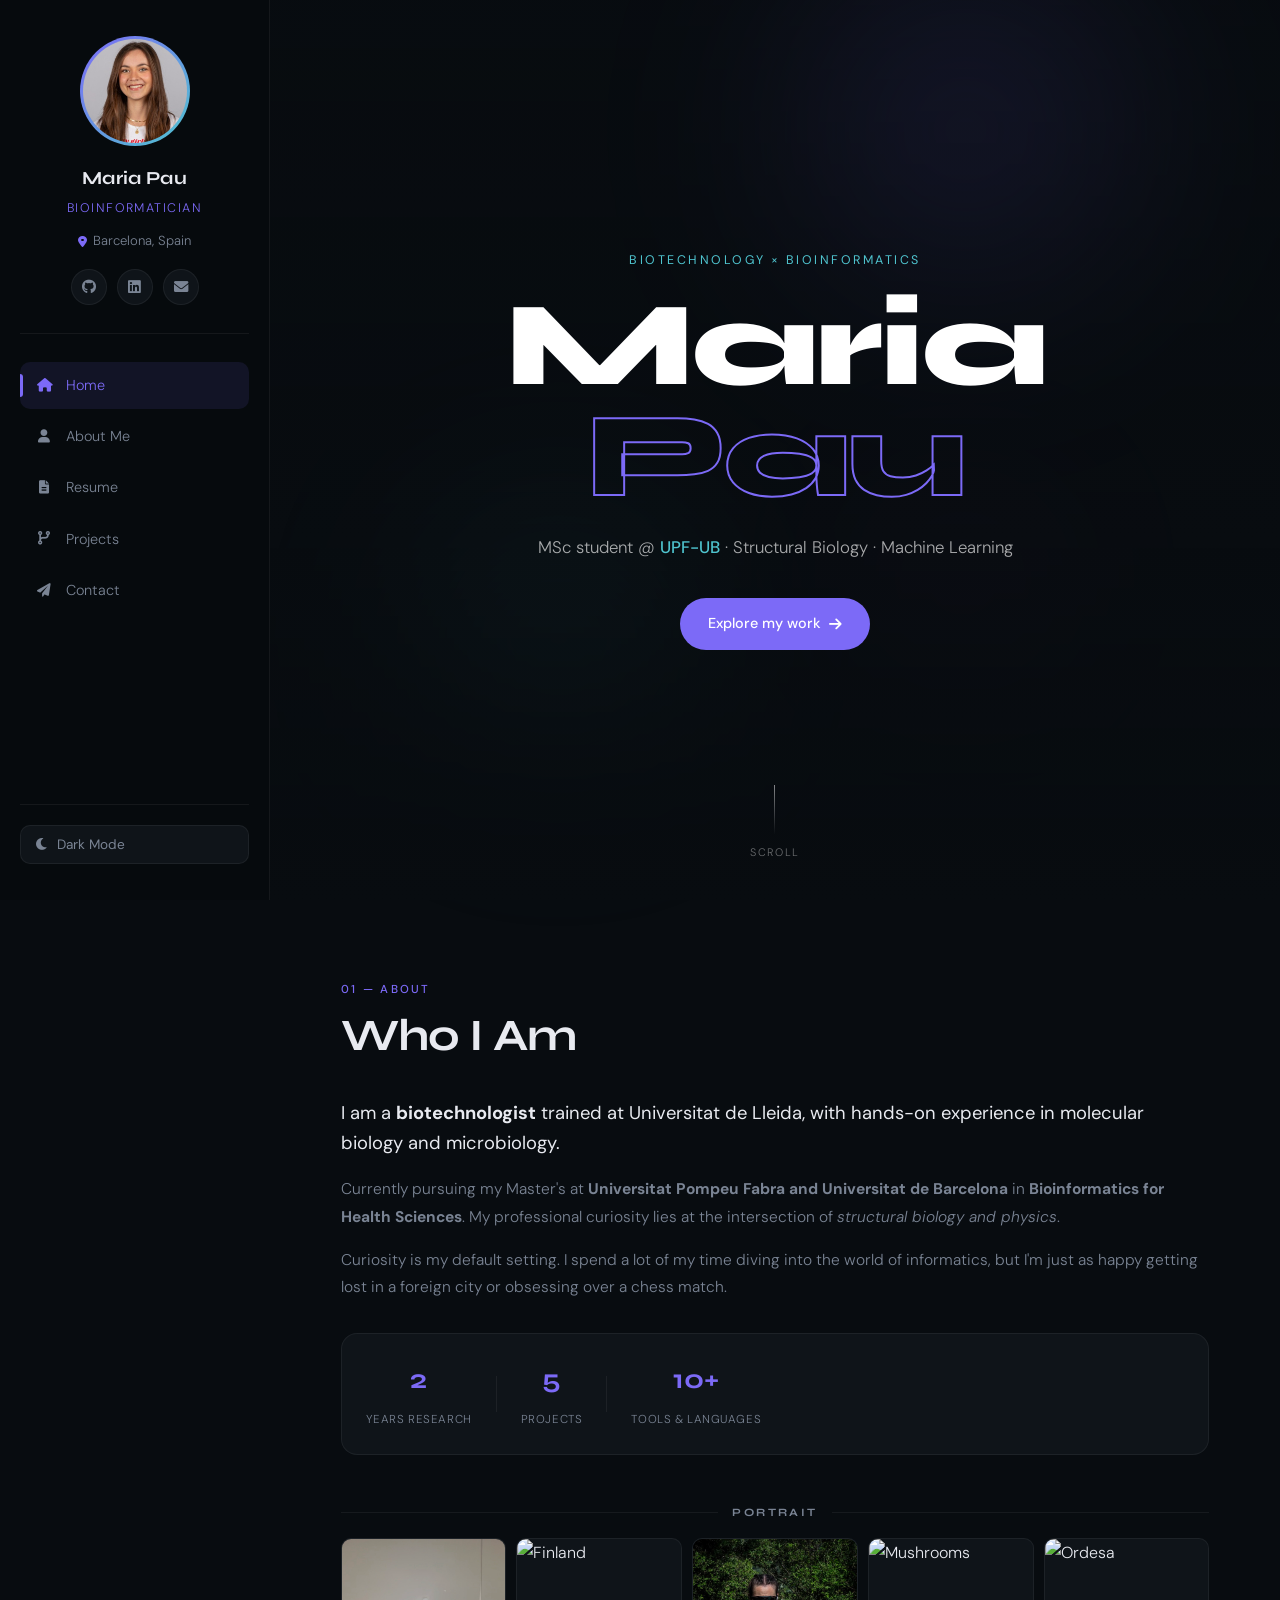
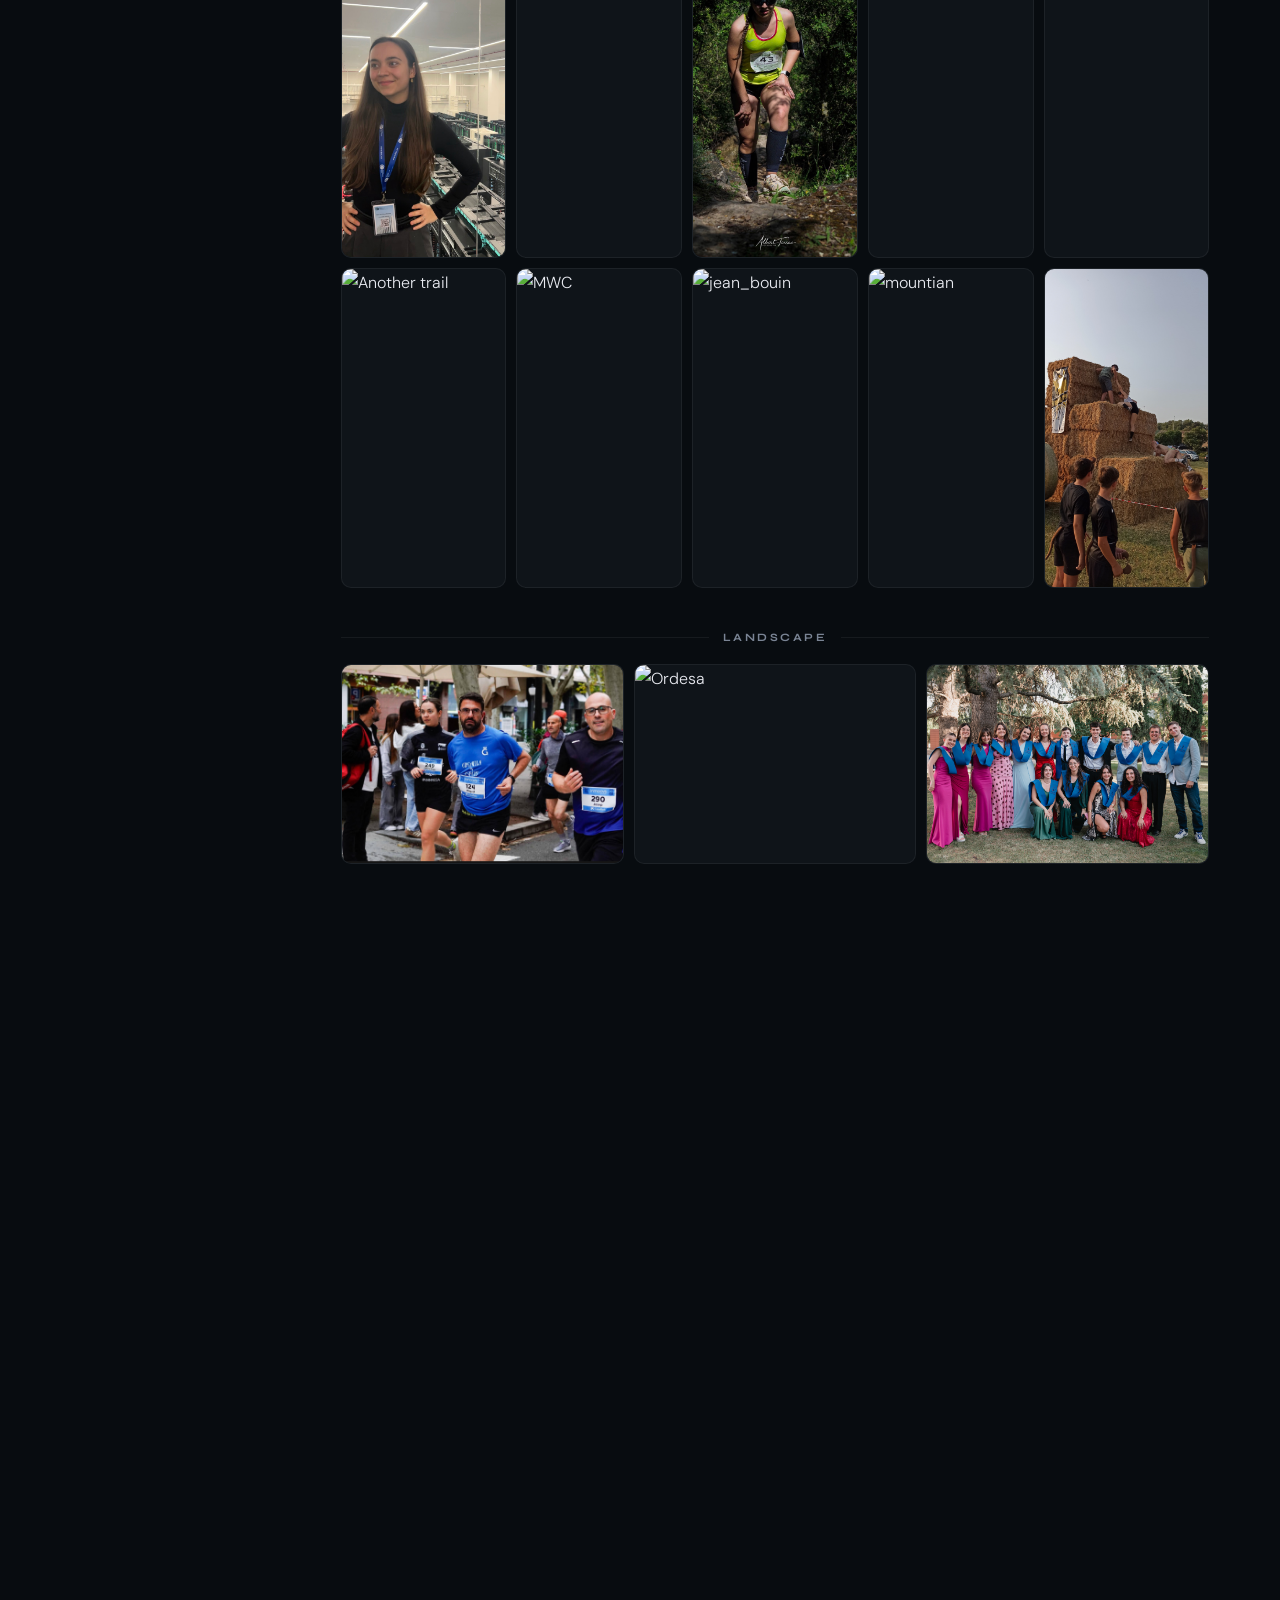
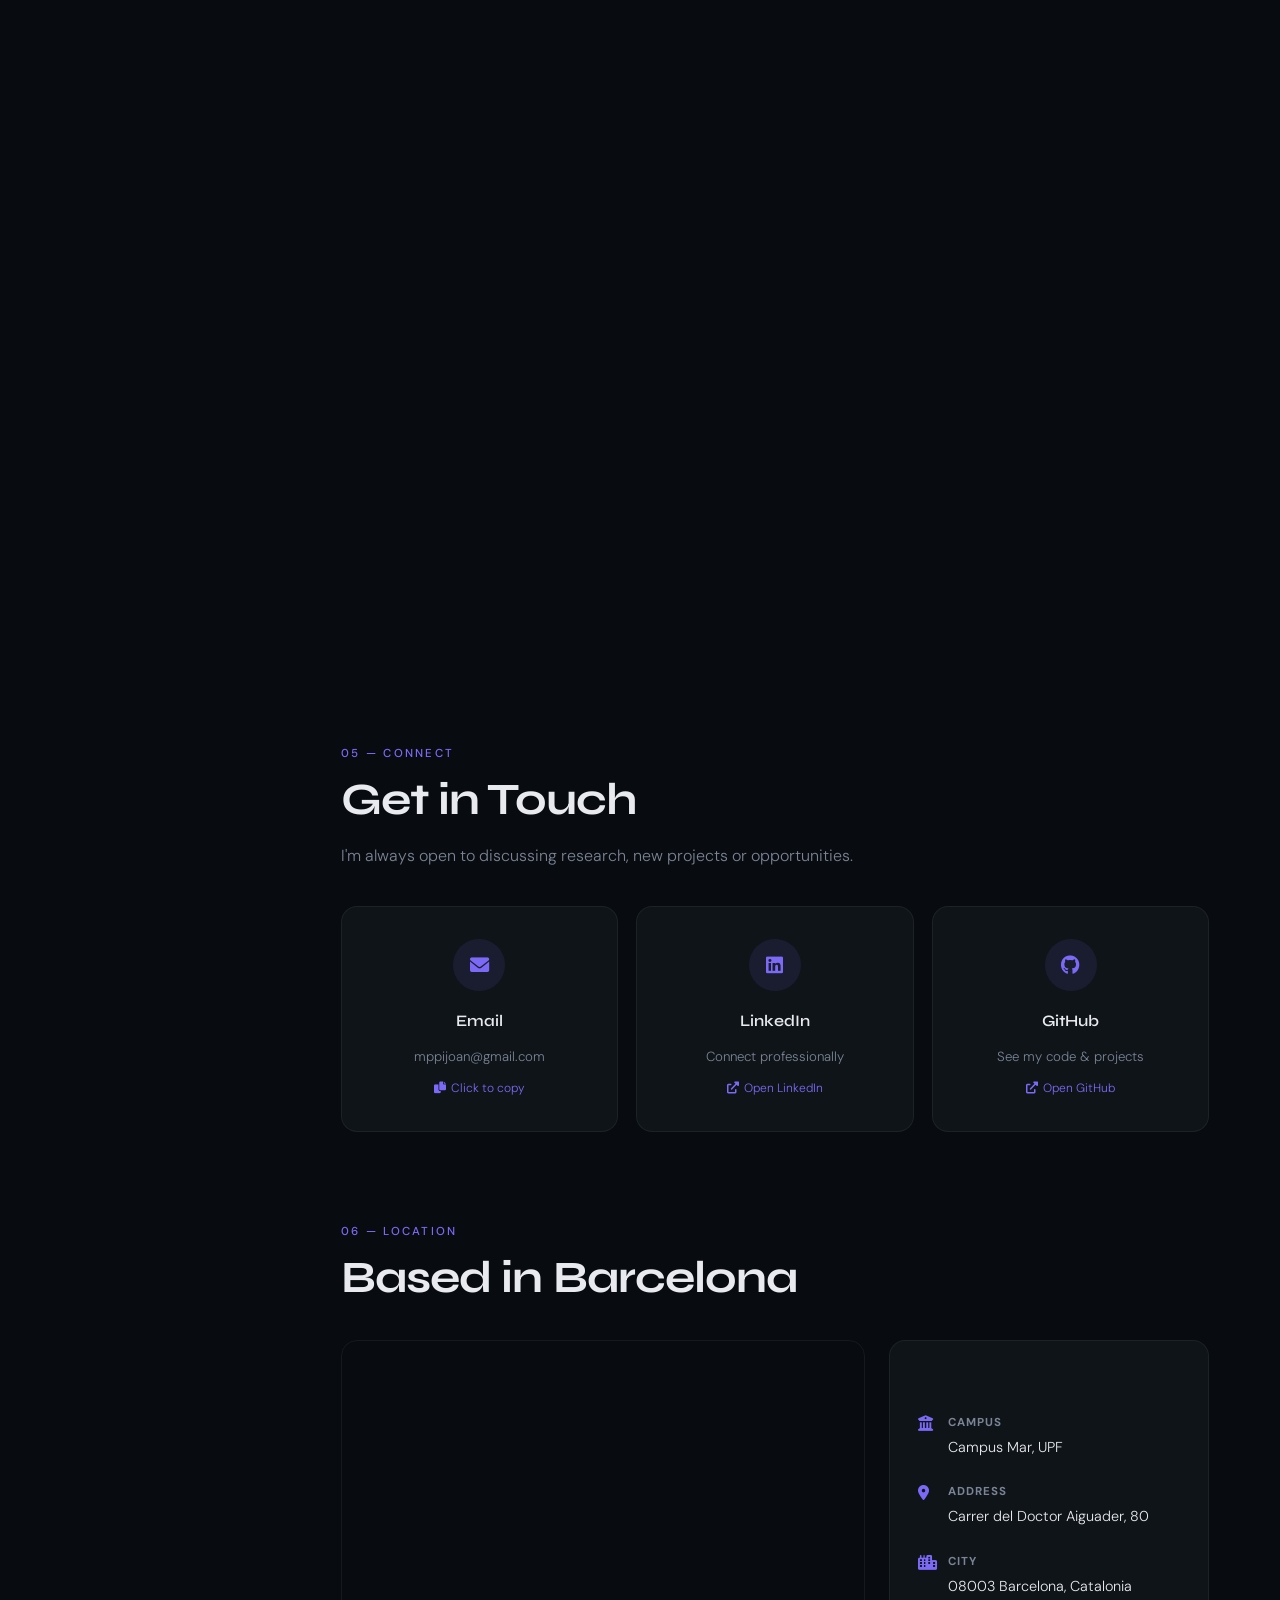
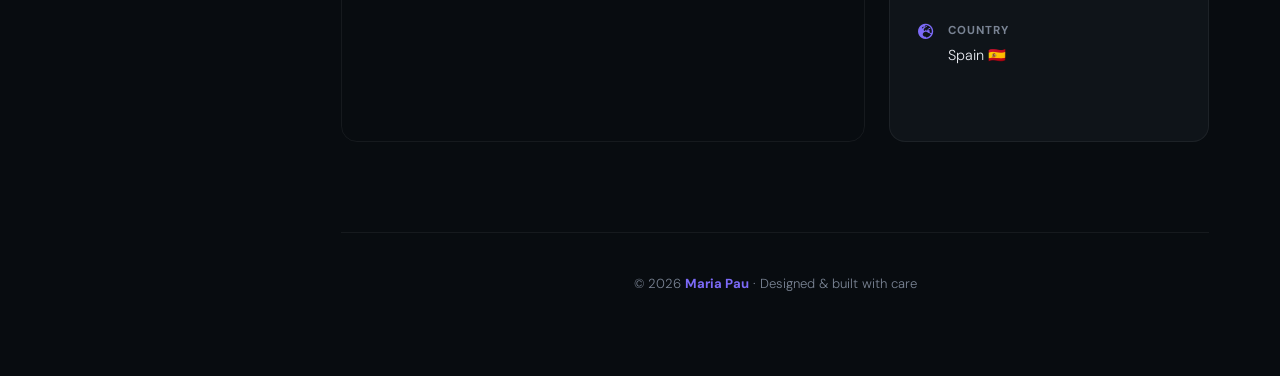
==== index.html @ 6c570bc3 "." ====
<!DOCTYPE html>
<html lang="en">
<head>
    <meta charset="UTF-8">
    <meta name="viewport" content="width=device-width, initial-scale=1">
    <meta name="description" content="Maria Pau - Biotechnologist & Bioinformatician Portfolio">
    <title>Maria Pau | Biotechnologist & Bioinformatician</title>
    <link rel="icon" href="data:image/svg+xml,<svg xmlns=%22http://www.w3.org/2000/svg%22 viewBox=%220 0 100 100%22><text y=%22.9em%22 font-size=%2290%22>🧬</text></svg>">
    <link rel="stylesheet" href="style.css">
    <link rel="stylesheet" href="https://cdnjs.cloudflare.com/ajax/libs/font-awesome/6.0.0/css/all.min.css">
    <link rel="preconnect" href="https://fonts.googleapis.com">
    <link href="https://fonts.googleapis.com/css2?family=Syne:wght@400;600;700;800&family=DM+Sans:ital,wght@0,300;0,400;0,500;1,300&display=swap" rel="stylesheet">
</head>
<body>

    <!-- Ambient background orbs -->
    <div class="bg-orb orb-1"></div>
    <div class="bg-orb orb-2"></div>
    <div class="bg-orb orb-3"></div>

    <aside class="sidebar">
        <div class="sidebar-header">
            <div class="avatar-ring">
                <img src="my-photo.jpg" alt="Maria Pau" class="nav-avatar">
            </div>
            <h2 class="sidebar-name">Maria Pau</h2>
            <p class="sidebar-title">Bioinformatician</p>

            <div class="sidebar-location">
                <i class="fas fa-map-marker-alt"></i>
                <span>Barcelona, Spain</span>
            </div>

            <div class="social-links">
                <a href="https://github.com/MariaPau03" target="_blank" title="GitHub" class="social-btn">
                    <i class="fab fa-github"></i>
                </a>
                <a href="https://linkedin.com/in/mariapau-pijoan-manresa" target="_blank" title="LinkedIn" class="social-btn">
                    <i class="fab fa-linkedin"></i>
                </a>
                <a href="mailto:mppijoan@gmail.com" title="Email" class="social-btn">
                    <i class="fas fa-envelope"></i>
                </a>
            </div>
        </div>

        <nav class="nav-menu">
            <ul>
                <li><a href="#about" class="nav-link active"><span class="nav-icon"><i class="fas fa-home"></i></span><span class="nav-label">Home</span></a></li>
                <li><a href="#about-bio" class="nav-link"><span class="nav-icon"><i class="fas fa-user"></i></span><span class="nav-label">About Me</span></a></li>
                <li><a href="#resume" class="nav-link"><span class="nav-icon"><i class="fas fa-file-alt"></i></span><span class="nav-label">Resume</span></a></li>
                <li><a href="#projects" class="nav-link"><span class="nav-icon"><i class="fas fa-code-branch"></i></span><span class="nav-label">Projects</span></a></li>
                <li><a href="#contact" class="nav-link"><span class="nav-icon"><i class="fas fa-paper-plane"></i></span><span class="nav-label">Contact</span></a></li>
            </ul>
        </nav>

        <div class="sidebar-footer">
            <button id="theme-toggle" aria-label="Toggle Light Mode">
                <i class="fas fa-moon"></i> <span>Dark Mode</span>
            </button>
        </div>
    </aside>

    <main class="content-area">

        <!-- HERO -->
        <section id="about" class="hero-full">
            <div class="hero-overlay"></div>
            <div class="hero-text-center">
                <div class="hero-eyebrow">Biotechnology × Bioinformatics</div>
                <h1>Maria<br><span class="name-accent">Pau</span></h1>
                <p class="hero-sub">MSc student @ <span class="highlight-text">UPF-UB</span> · Structural Biology · Machine Learning</p>
                <div class="hero-cta-row">
                    <a href="#about-bio" class="cta-primary">Explore my work <i class="fas fa-arrow-right"></i></a>
                    
                </div>
            </div>
            <div class="scroll-indicator">
                <div class="scroll-line"></div>
                <span>scroll</span>
            </div>
        </section>

        <div class="content-wrapper">

            <!-- ABOUT -->
            <section id="about-bio" class="section reveal">
                <div class="section-label">01 — About</div>
                <h2 class="section-title">Who I Am</h2>

                <div class="about-layout">
                    <div class="about-text">
                        <p class="lead-text">I am a <strong>biotechnologist</strong> trained at Universitat de Lleida, with hands-on experience in molecular biology and microbiology.</p>
                        <p>Currently pursuing my Master's at <strong>Universitat Pompeu Fabra and Universitat de Barcelona</strong> in <strong>Bioinformatics for Health Sciences</strong>. My professional curiosity lies at the intersection of <em>structural biology and physics</em>.</p>
                        <p>Curiosity is my default setting. I spend a lot of my time diving into the world of informatics, but I'm just as happy getting lost in a foreign city or obsessing over a chess match.</p>

                        <div class="about-stats">
                            <div class="stat-item">
                                <span class="stat-num">2</span>
                                <span class="stat-label">Years Research</span>
                            </div>
                            <div class="stat-divider"></div>
                            <div class="stat-item">
                                <span class="stat-num">5</span>
                                <span class="stat-label">Projects</span>
                            </div>
                            <div class="stat-divider"></div>
                            <div class="stat-item">
                                <span class="stat-num">10+</span>
                                <span class="stat-label">Tools & Languages</span>
                            </div>
                        </div>
                    </div>

                    <div class="photo-gallery">

                        <div class="gallery-group">
                            <div class="gallery-group-label">
                                <span class="gallery-group-line"></span>
                                <span>Portrait</span>
                                <span class="gallery-group-line"></span>
                            </div>
                            <div class="gallery-row gallery-row--portrait">
                                <div class="gallery-item">
                                    <img src="BSCs.jpg" alt="BSC">
                                    <div class="gallery-caption">Visiting the BSC!</div>
                                </div>
                                <div class="gallery-item">
                                    <img src="finland2.jpg" alt="Finland">
                                    <div class="gallery-caption">Exploring new cities 🇫🇮</div>
                                </div>
                                <div class="gallery-item">
                                    <img src="Sports1.JPG" alt="Trail">
                                    <div class="gallery-caption">Cursa del Serrat 2025 trail</div>
                                </div>
                                <div class="gallery-item">
                                    <img src="Natue2.jpg" alt="Mushrooms">
                                    <div class="gallery-caption">Some cute mushrooms from Ordesa</div>
                                </div>
                                <div class="gallery-item">
                                    <img src="Nature.jpg" alt="Ordesa">
                                    <div class="gallery-caption">Ordesa y Monte Perdido</div>
                                </div>
                                <div class="gallery-item">
                                    <img src="sport5.jpg" alt="Another trail">
                                    <div class="gallery-caption">Sant Isidret 2026 Trail</div>
                                </div>
                                <div class="gallery-item">
                                    <img src="optimized_video.mp4" alt="MWC">
                                    <div class="gallery-caption">Mobile World Congress 2026</div>
                                </div>
                                <div class="gallery-item">
                                    <img src="Jean_Bouin.jpg" alt="jean_bouin">
                                    <div class="gallery-caption">Jean Bouin 2025 race 10k</div>
                                </div>
                                <div class="gallery-item">
                                    <img src="mountians.png" alt="mountian">
                                    <div class="gallery-caption">Love getting lost in the mountains!</div>
                                </div>
                                <div class="gallery-item">
                                    <img src="pagesferro.jpg" alt="pagesdeferro">
                                    <div class="gallery-caption">Pagès de ferro 2025</div>
                                </div>
                            </div>
                        </div>

                        <div class="gallery-group">
                            <div class="gallery-group-label">
                                <span class="gallery-group-line"></span>
                                <span>Landscape</span>
                                <span class="gallery-group-line"></span>
                            </div>
                            <div class="gallery-row gallery-row--landscape">
                                <div class="gallery-item">
                                    <img src="sports3.jpg" alt="10k">
                                    <div class="gallery-caption">10k race in Manresa</div>
                                </div>
                                <div class="gallery-item">
                                    <img src="Nature3.jpg" alt="Ordesa">
                                    <div class="gallery-caption">Cascada de la Cola de Caballo</div>
                                </div>
                                <div class="gallery-item">
                                    <img src="class.JPG" alt="Graduation">
                                    <div class="gallery-caption">Graduation day! 🎓</div>
                                </div>
                            </div>
                        </div>

                    </div>
                </div>
            </section>

            <!-- SKILLS -->
            <section class="section reveal">
                <div class="section-label">02 — Skills</div>
                <h2 class="section-title">Technical Expertise</h2>
                <div class="skills-container">

                    <div class="skill-card">
                        <div class="skill-card-icon"><i class="fas fa-code"></i></div>
                        <h4>Languages & Data</h4>
                        <div class="tags">
                            <span>Python</span><span>NumPy</span><span>Pandas</span><span>PyTorch</span>
                        </div>
                    </div>

                    <div class="skill-card">
                        <div class="skill-card-icon"><i class="fas fa-atom"></i></div>
                        <h4>Structural Biology</h4>
                        <div class="tags">
                            <span>PyMOL</span><span>Chimera</span><span>AlphaFold</span><span>AutoDock Vina</span><span>Modeling</span><span>Docking</span>
                        </div>
                    </div>

                    <div class="skill-card">
                        <div class="skill-card-icon"><i class="fas fa-dna"></i></div>
                        <h4>Genomics & Sequence</h4>
                        <div class="tags">
                            <span>BLAST</span><span>ClustalW</span><span>SAMtools</span><span>BWA</span>
                        </div>
                    </div>

                    <div class="skill-card">
                        <div class="skill-card-icon"><i class="fas fa-chart-bar"></i></div>
                        <h4>Data Science & Stats</h4>
                        <div class="tags">
                            <span>R</span><span>SQL</span><span>Tidyverse</span><span>ML</span><span>Seaborn</span><span>ggplot2</span>
                        </div>
                    </div>

                    <div class="skill-card">
                        <div class="skill-card-icon"><i class="fas fa-server"></i></div>
                        <h4>Workflow & HPC</h4>
                        <div class="tags">
                            <span>Git</span><span>Conda</span><span>HPC</span><span>VS Code</span>
                        </div>
                    </div>

                    <div class="skill-card">
                        <div class="skill-card-icon"><i class="fas fa-cloud"></i></div>
                        <h4>Engineering & Cloud</h4>
                        <div class="tags">
                            <span>Flask</span><span>MySQL</span><span>Docker</span><span>Linux</span>
                        </div>
                    </div>

                </div>
            </section>

            <!-- RESUME -->
            <section id="resume" class="section reveal">
                <div class="section-label">03 — Experience</div>
                <div class="section-header-row">
                    <h2 class="section-title">Resume</h2> 
                </div>

                <div class="resume-grid">
                    <div class="resume-column">
                        <h3 class="resume-category"><i class="fas fa-graduation-cap"></i> Education</h3>
                        <div class="timeline">
                            <div class="timeline-item">
                                <div class="timeline-dot"></div>
                                <div class="timeline-content">
                                    <span class="timeline-date">2025 — Present</span>
                                    <h4>MSc in Bioinformatics for Health Sciences</h4>
                                    <p><span class="uni-purple">Universitat Pompeu Fabra & Universitat de Barcelona</span></p>
                                    <p>Driven by a deep interest in structural biology, specially in molecular modeling, ligand docking and dynamic simulations to elucidate the precise protein-substrate interactions that underpin biocatalytic efficiency and to decode the complex protein-protein interactions associated with human disease pathology.</p>


                                </div>
                            </div>
                            <div class="timeline-item">
                                <div class="timeline-dot"></div>
                                <div class="timeline-content">
                                    <span class="timeline-date">2021 — 2025</span>
                                    <h4>BSc in Biotechnology</h4>
                                    <p><span class="uni-purple">Universitat de Lleida</span></p>
                                    <p>Specialized in Pharmaceutical biotechnology, Biomedical biotechnology (highest honors), Molecular pathology and biomedical diagnostics and Applications of multivariate analysis in biotechnology.</p>

                                </div>
                            </div>
                        </div>
                    </div>

                    <div class="resume-column">
                        <h3 class="resume-category"><i class="fas fa-briefcase"></i> Experience</h3>
                        <div class="timeline">
                            <div class="timeline-item">
                                <div class="timeline-dot"></div>
                                <div class="timeline-content">
                                    <span class="timeline-date">Feb 2025 — Aug 2025</span>
                                    <h4>Undergraduate Research Fellow</h4>
                                    <p><span class="uni-purple">IRB Lleida & Agrotecnio</span></p>
                                    <p>During my internship, I spearheaded a metabolic engineering project focused on the directed evolution of bacterial strains to synthesize high-value pharmaceutical precursors. I executed an integrated workflow that bridged "wet-lab" experimentation with advanced computational analytics, performing comparative genomic analysis against bacterial homologs to identify conserved functional domains for targeted mutation. By utilizing Python for automated data handling and structural biology tools to model the molecular impact of these variants, I characterized metabolic shifts with the hypothesized application of enhancing the biodegradation of environmental pollutants. This research demonstrated a scalable approach to sustainable biomanufacturing while providing a structural basis for future bioremediation studies.</p>

                                </div>
                            </div>
                            <div class="timeline-item">
                                <div class="timeline-dot"></div>
                                <div class="timeline-content">
                                    <span class="timeline-date">Jun 2024 — Aug 2024</span>
                                    <h4>Undergraduate Scientific Researcher</h4>
                                    <p>Cell Cycle Laboratory, IRB Lleida · Cyclin D1 study</p>
                                </div>
                            </div>
                        </div>
                    </div>
                </div>
            </section>

            <!-- PROJECTS -->
            <section id="projects" class="section reveal">
                <div class="section-label">04 — Work</div>
                <h2 class="section-title">Featured Projects</h2>

                <div class="project-grid">
                    <a href="project-rxinsight.html" class="project-card project-card--link">
                        <div class="project-number">01</div>
                        <div class="project-body">
                            <h3>RxInsight</h3>
                            <p>Patient-centered web application bridging the gap between complex pharmaceutical data and everyday users.</p>
                            <div class="tags">
                                <span>Python</span><span>Flask</span><span>MySQL</span>
                            </div>
                        </div>
                        <span class="project-link">View Project <i class="fas fa-arrow-right"></i></span>
                    </a>

                    <a href="project-ligand.html" class="project-card project-card--link">
                        <div class="project-number">02</div>
                        <div class="project-body">
                            <h3>Ligand Binding Site Predictor</h3>
                            <p>Deep learning framework for predictive modeling of protein binding sites from 3D protein structures.</p>
                            <div class="tags">
                                <span>Python</span><span>PyTorch</span><span>BioPython</span>
                            </div>
                        </div>
                        <span class="project-link project-soon">Launching Soon <i class="fas fa-clock"></i></span>
                    </a>

                    <a href="project-database.html" class="project-card project-card--link">
                        <div class="project-number">03</div>
                        <div class="project-body">
                            <h3>Pharmaceutical Database Design</h3>
                            <p>Relational SQL database for tracking patients, drugs, diseases, interactions and side effects. Academic project for Databases &amp; Web Development.</p>
                            <div class="tags">
                                <span>MySQL</span><span>SQL</span><span>ER Modelling</span><span>Flask</span>
                            </div>
                        </div>
                        <span class="project-link">View Project <i class="fas fa-arrow-right"></i></span>
                    </a>

                    <a href="project-clustal.html" class="project-card project-card--link">
                        <div class="project-number">04</div>
                        <div class="project-body">
                            <h3>ClustalΩ Web Application</h3>
                            <p>Flask web interface for multiple sequence alignment using Clustal-Omega. Accepts FASTA sequences, UniProt IDs, PDB IDs, and file uploads, with auto-detection of input type and 7 output formats.</p>
                            <div class="tags">
                                <span>PHP</span><span>Bioinformatics</span><span>MSA</span>
                            </div>
                        </div>
                        <span class="project-link">View Project <i class="fas fa-arrow-right"></i></span>
                    </a>

                    <a href="project-clinical-db.html" class="project-card project-card--link">
                        <div class="project-number">05</div>
                        <div class="project-body">
                            <h3>Clinical Trials Database</h3>
                            <p>Relational data model for managing hospital clinical trials, covering pseudonymised participants, longitudinal clinical data, file assets, multi-role users and GDPR-compliant identity separation.</p>
                            <div class="tags">
                                <span>MySQL</span><span>ER Modelling</span><span>Clinical Data</span><span>GDPR</span>
                            </div>
                        </div>
                        <span class="project-link">View Project <i class="fas fa-arrow-right"></i></span>
                    </a>
                </div>
            </section>

            <!-- CONTACT -->
            <section id="contact" class="section reveal">
                <div class="section-label">05 — Connect</div>
                <h2 class="section-title">Get in Touch</h2>
                <p class="section-sub">I'm always open to discussing research, new projects or opportunities.</p>

                <div class="contact-grid">
                    <div class="contact-card" onclick="copyEmail()" id="copy-card" style="cursor:pointer;">
                        <div class="contact-icon"><i class="fas fa-envelope"></i></div>
                        <h3>Email</h3>
                        <p id="email-address">mppijoan@gmail.com</p>
                        <span class="copy-hint"><i class="fas fa-copy"></i> Click to copy</span>
                    </div>

                    <a href="https://linkedin.com/in/mariapau-pijoan-manresa" target="_blank" class="contact-card">
                        <div class="contact-icon"><i class="fab fa-linkedin"></i></div>
                        <h3>LinkedIn</h3>
                        <p>Connect professionally</p>
                        <span class="copy-hint"><i class="fas fa-external-link-alt"></i> Open LinkedIn</span>
                    </a>

                    <a href="https://github.com/MariaPau03" target="_blank" class="contact-card">
                        <div class="contact-icon"><i class="fab fa-github"></i></div>
                        <h3>GitHub</h3>
                        <p>See my code & projects</p>
                        <span class="copy-hint"><i class="fas fa-external-link-alt"></i> Open GitHub</span>
                    </a>
                </div>
            </section>

            <!-- LOCATION -->
            <section id="location" class="section reveal">
                <div class="section-label">06 — Location</div>
                <h2 class="section-title">Based in Barcelona</h2>

                <div class="location-container">
                    <div class="map-box">
                        <iframe
                            src="https://www.google.com/maps/embed?pb=!1m18!1m12!1m3!1d5987.055779157803!2d2.193996500000005!3d41.38434090000002!2m3!1f0!2f0!3f0!3m2!1i1024!2i768!4f13.1!3m3!1m2!1s0x12a4a3066fae4383%3A0x3eaa5510860b1d90!2sCampus%20Universitari%20Mar!5e0!3m2!1sca!2ses!4v1771239968790!5m2!1sca!2ses"
                            width="100%"
                            height="400"
                            style="border:0;"
                            allowfullscreen=""
                            loading="lazy"
                            referrerpolicy="no-referrer-when-downgrade">
                        </iframe>
                    </div>

                    <div class="address-card">
                        <div class="address-item">
                            <i class="fas fa-university"></i>
                            <div>
                                <h4>Campus</h4>
                                <p>Campus Mar, UPF</p>
                            </div>
                        </div>
                        <div class="address-item">
                            <i class="fas fa-map-marker-alt"></i>
                            <div>
                                <h4>Address</h4>
                                <p>Carrer del Doctor Aiguader, 80</p>
                            </div>
                        </div>
                        <div class="address-item">
                            <i class="fas fa-city"></i>
                            <div>
                                <h4>City</h4>
                                <p>08003 Barcelona, Catalonia</p>
                            </div>
                        </div>
                        <div class="address-item">
                            <i class="fas fa-globe-europe"></i>
                            <div>
                                <h4>Country</h4>
                                <p>Spain 🇪🇸</p>
                            </div>
                        </div>
                    </div>
                </div>
            </section>

            <footer class="footer">
                <p>© 2026 <strong>Maria Pau</strong> · Designed &amp; built with care</p>
            </footer>

        </div><!-- end content-wrapper -->
    </main>

    <script src="script.js"></script>
</body>
</html>
---- style.css ----
@import url('https://fonts.googleapis.com/css2?family=Syne:wght@400;600;700;800&family=DM+Sans:ital,opsz,wght@0,9..40,300;0,9..40,400;0,9..40,500;1,9..40,300&display=swap');

/* =============================================
   MARIA PAU — PORTFOLIO STYLESHEET
   Aesthetic: Refined dark science / editorial
   Fonts: Syne (display) + DM Sans (body)
============================================= */

/* 1. Variables & Reset */
:root {
    --bg: #080c10;
    --sidebar-bg: #060a0d;
    --card-bg: #0f1419;
    --card-border: rgba(255,255,255,0.06);
    --accent: #7c6af7;
    --accent-2: #4fc4cf;
    --accent-glow: rgba(124, 106, 247, 0.25);
    --accent-glow-2: rgba(79, 196, 207, 0.15);
    --text: #e8eaf0;
    --text-dim: #7a8494;
    --text-dimmer: #3d4654;
    --sidebar-w: 270px;
    --radius: 16px;
    --radius-sm: 10px;
    --transition: 0.3s cubic-bezier(0.4, 0, 0.2, 1);
}

.light-theme {
    --bg: #f2f4f8;
    --sidebar-bg: #e8eaf0;
    --card-bg: #ffffff;
    --card-border: rgba(0,0,0,0.07);
    --text: #111418;
    --text-dim: #555e6e;
    --text-dimmer: #b0b8c6;
    --accent-glow: rgba(124, 106, 247, 0.12);
}


*, *::before, *::after { margin: 0; padding: 0; box-sizing: border-box; }

html { scroll-behavior: smooth; }

body {
    background-color: var(--bg);
    color: var(--text);
    font-family: 'DM Sans', sans-serif;
    font-weight: 300;
    line-height: 1.75;
    display: flex;
    min-height: 100vh;
    overflow-x: hidden;
    transition: background-color 0.4s, color 0.4s;
}

/* 2. Ambient Orbs */
.bg-orb {
    position: fixed;
    border-radius: 50%;
    filter: blur(90px);
    pointer-events: none;
    z-index: 0;
    opacity: 0.35;
    transition: opacity 0.4s;
}
.orb-1 { width: 500px; height: 500px; background: radial-gradient(circle, var(--accent) 0%, transparent 70%); top: -120px; right: 5%; }
.orb-2 { width: 350px; height: 350px; background: radial-gradient(circle, var(--accent-2) 0%, transparent 70%); bottom: 10%; left: 30%; }
.orb-3 { width: 250px; height: 250px; background: radial-gradient(circle, #e040fb 0%, transparent 70%); top: 50%; right: 15%; opacity: 0.15; }
.light-theme .bg-orb { opacity: 0.12; }

/* 3. Sidebar */
.sidebar {
    width: var(--sidebar-w);
    height: 100vh;
    background: var(--sidebar-bg);
    position: fixed;
    top: 0; left: 0;
    border-right: 1px solid var(--card-border);
    padding: 36px 20px;
    display: flex;
    flex-direction: column;
    z-index: 100;
    transition: background 0.4s;
}

.sidebar-header {
    text-align: center;
    padding-bottom: 28px;
    border-bottom: 1px solid var(--card-border);
}

.avatar-ring {
    width: 110px;
    height: 110px;
    border-radius: 50%;
    padding: 3px;
    background: linear-gradient(135deg, var(--accent), var(--accent-2));
    margin: 0 auto 16px;
}
.nav-avatar {
    width: 100%;
    height: 100%;
    border-radius: 50%;
    object-fit: cover;
    display: block;
    background: var(--card-bg);
}

.sidebar-name {
    font-family: 'Syne', sans-serif;
    font-weight: 700;
    font-size: 1.15rem;
    letter-spacing: 0.02em;
    color: var(--text);
}

.sidebar-title {
    font-size: 0.78rem;
    color: var(--accent);
    letter-spacing: 0.12em;
    text-transform: uppercase;
    margin: 4px 0 10px;
}

.sidebar-location {
    display: flex;
    align-items: center;
    justify-content: center;
    gap: 6px;
    color: var(--text-dim);
    font-size: 0.82rem;
    margin-bottom: 16px;
}
.sidebar-location i { color: var(--accent); font-size: 0.75rem; }

.social-links {
    display: flex;
    justify-content: center;
    gap: 10px;
}
.social-btn {
    width: 36px;
    height: 36px;
    display: flex;
    align-items: center;
    justify-content: center;
    border-radius: 50%;
    background: var(--card-bg);
    border: 1px solid var(--card-border);
    color: var(--text-dim);
    font-size: 0.9rem;
    text-decoration: none;
    transition: var(--transition);
}
.social-btn:hover {
    background: var(--accent);
    color: white;
    border-color: transparent;
    transform: translateY(-2px);
    box-shadow: 0 4px 14px var(--accent-glow);
}

/* Nav */
.nav-menu { flex: 1; padding-top: 28px; }
.nav-menu ul { list-style: none; display: flex; flex-direction: column; gap: 4px; }
.nav-link {
    text-decoration: none;
    color: var(--text-dim);
    display: flex;
    align-items: center;
    gap: 12px;
    padding: 11px 14px;
    border-radius: var(--radius-sm);
    transition: var(--transition);
    font-size: 0.9rem;
    position: relative;
}
.nav-link .nav-icon {
    width: 20px;
    text-align: center;
    font-size: 0.85rem;
}
.nav-link:hover, .nav-link.active {
    background: rgba(124, 106, 247, 0.1);
    color: var(--accent);
}
.nav-link.active::before {
    content: '';
    position: absolute;
    left: 0;
    top: 25%;
    height: 50%;
    width: 3px;
    background: var(--accent);
    border-radius: 0 3px 3px 0;
}

.sidebar-footer { padding-top: 20px; border-top: 1px solid var(--card-border); }
#theme-toggle {
    width: 100%;
    background: var(--card-bg);
    border: 1px solid var(--card-border);
    color: var(--text-dim);
    padding: 10px 14px;
    border-radius: var(--radius-sm);
    cursor: pointer;
    font-family: 'DM Sans', sans-serif;
    font-size: 0.85rem;
    display: flex;
    align-items: center;
    gap: 8px;
    transition: var(--transition);
}
#theme-toggle:hover {
    background: rgba(124, 106, 247, 0.1);
    color: var(--accent);
    border-color: var(--accent);
}

/* 4. Content Area */
.content-area {
    margin-left: var(--sidebar-w);
    flex: 1;
    position: relative;
    z-index: 1;
    overflow-x: hidden;
}

/* 5. Hero */
.hero-full {
    position: relative;
    height: 100vh;
    min-height: 600px;
    background: url('Sports2.jpg') no-repeat center center / cover;
    display: flex;
    flex-direction: column;
    align-items: center;
    justify-content: center;
    text-align: center;
    overflow: hidden;
}
.hero-overlay {
    position: absolute;
    inset: 0;
    background: linear-gradient(
        to bottom,
        rgba(8, 12, 16, 0.55) 0%,
        rgba(8, 12, 16, 0.75) 60%,
        rgba(8, 12, 16, 1) 100%
    );
}

.hero-text-center {
    position: relative;
    z-index: 2;
    max-width: 700px;
    width: 100%;
    padding: 0 30px;
    animation: heroFadeIn 1.1s ease forwards;
}
@keyframes heroFadeIn {
    from { opacity: 0; transform: translateY(30px); }
    to { opacity: 1; transform: translateY(0); }
}

.hero-eyebrow {
    font-size: 0.78rem;
    letter-spacing: 0.2em;
    text-transform: uppercase;
    color: var(--accent-2);
    margin-bottom: 18px;
    font-weight: 400;
}

.hero-text-center h1 {
    font-family: 'Syne', sans-serif;
    font-size: clamp(4rem, 10vw, 7.5rem);
    font-weight: 800;
    line-height: 0.92;
    letter-spacing: -0.03em;
    color: #ffffff;
    margin-bottom: 22px;
}
.name-accent {
    -webkit-text-stroke: 2px var(--accent);
    color: transparent;
    display: block;
}

.hero-sub {
    font-size: 1.05rem;
    color: rgba(255,255,255,0.65);
    margin-bottom: 36px;
    font-weight: 300;
}
.highlight-text {
    color: var(--accent-2);
    font-weight: 500;
}

.hero-cta-row { display: flex; gap: 14px; justify-content: center; flex-wrap: wrap; }

.cta-primary {
    background: var(--accent);
    color: white;
    padding: 13px 28px;
    border-radius: 100px;
    text-decoration: none;
    font-size: 0.9rem;
    font-weight: 500;
    transition: var(--transition);
    display: flex;
    align-items: center;
    gap: 8px;
}
.cta-primary:hover {
    transform: translateY(-2px);
    box-shadow: 0 8px 24px var(--accent-glow);
    background: #9580ff;
}

.cta-secondary {
    background: transparent;
    color: white;
    border: 1px solid rgba(255,255,255,0.3);
    padding: 13px 28px;
    border-radius: 100px;
    text-decoration: none;
    font-size: 0.9rem;
    font-weight: 400;
    transition: var(--transition);
    display: flex;
    align-items: center;
    gap: 8px;
    backdrop-filter: blur(8px);
}
.cta-secondary:hover {
    border-color: white;
    background: rgba(255,255,255,0.08);
}

/* Scroll indicator */
.scroll-indicator {
    position: absolute;
    bottom: 38px;
    z-index: 2;
    display: flex;
    flex-direction: column;
    align-items: center;
    gap: 8px;
    color: rgba(255,255,255,0.4);
    font-size: 0.68rem;
    letter-spacing: 0.15em;
    text-transform: uppercase;
    animation: fadeInUp 1.5s 1s ease both;
}
.scroll-line {
    width: 1px;
    height: 50px;
    background: linear-gradient(to bottom, rgba(255,255,255,0.5), transparent);
    animation: scrollPulse 2s infinite;
}
@keyframes scrollPulse {
    0%, 100% { transform: scaleY(1); opacity: 0.5; }
    50% { transform: scaleY(0.7); opacity: 1; }
}
@keyframes fadeInUp {
    from { opacity: 0; transform: translateY(10px); }
    to { opacity: 1; transform: translateY(0); }
}

/* 6. Content Wrapper */
.content-wrapper {
    padding: 80px 7% 60px;
    max-width: 1200px;
    margin: 0 auto;
    display: flex;
    flex-direction: column;
    gap: 90px;
}

/* 7. Section Base */
.section-label {
    font-size: 0.72rem;
    letter-spacing: 0.2em;
    text-transform: uppercase;
    color: var(--accent);
    margin-bottom: 10px;
    font-weight: 500;
}

.section-title {
    font-family: 'Syne', sans-serif;
    font-size: clamp(1.8rem, 4vw, 2.8rem);
    font-weight: 700;
    color: var(--text);
    letter-spacing: -0.02em;
    margin-bottom: 36px;
    line-height: 1.15;
}

.section-sub {
    color: var(--text-dim);
    font-size: 1rem;
    margin-top: -20px;
    margin-bottom: 36px;
}

/* Reveal animation */
.reveal {
    opacity: 0;
    transform: translateY(28px);
    transition: opacity 0.7s ease, transform 0.7s ease;
}
.reveal.visible {
    opacity: 1;
    transform: translateY(0);
}

/* 8. About Layout */
.about-layout {
    display: flex;
    flex-direction: column;
    gap: 48px;
}

.about-text .lead-text {
    font-size: 1.15rem;
    color: var(--text);
    font-weight: 400;
    margin-bottom: 18px;
    line-height: 1.65;
}

.about-text p {
    color: var(--text-dim);
    margin-bottom: 16px;
    font-size: 0.97rem;
}

.about-stats {
    display: flex;
    align-items: center;
    gap: 24px;
    margin-top: 32px;
    padding: 22px 24px;
    background: var(--card-bg);
    border: 1px solid var(--card-border);
    border-radius: var(--radius);
}
.stat-item { text-align: center; }
.stat-num {
    display: block;
    font-family: 'Syne', sans-serif;
    font-size: 1.7rem;
    font-weight: 700;
    color: var(--accent);
}
.stat-label {
    font-size: 0.72rem;
    color: var(--text-dim);
    letter-spacing: 0.05em;
    text-transform: uppercase;
}
.stat-divider {
    width: 1px;
    height: 36px;
    background: var(--card-border);
}

/* Slideshow */
.about-slideshow { }
.slideshow-container {
    border-radius: var(--radius);
    overflow: hidden;
    border: 1px solid var(--card-border);
    background: var(--card-bg);
    position: relative;
}
.slideshow-wrapper {
    display: flex;
    transition: transform 0.9s cubic-bezier(0.45, 0, 0.55, 1);
}
.mySlides {
    flex: 0 0 100%;
    display: flex;
    flex-direction: column;
}
.mySlides img {
    width: 100%;
    height: 340px;
    object-fit: contain;
    display: block;
    background-color: #080c10;
}

.light-theme .mySlides img {
    background-color: #e8eaf0;
}
.slide-caption {
    padding: 14px 18px;
    font-size: 0.85rem;
    color: var(--text-dim);
    text-align: center;
}
.slide-dots {
    display: flex;
    justify-content: center;
    gap: 6px;
    padding: 0 18px 14px;
}
.dot {
    width: 6px;
    height: 6px;
    border-radius: 50%;
    background: var(--text-dimmer);
    cursor: pointer;
    transition: var(--transition);
}
.dot.active {
    background: var(--accent);
    width: 18px;
    border-radius: 3px;
}

/* 9. Skills */
.skills-container {
    display: grid;
    grid-template-columns: repeat(auto-fill, minmax(270px, 1fr));
    gap: 18px;
}

.skill-card {
    background: var(--card-bg);
    border: 1px solid var(--card-border);
    border-radius: var(--radius);
    padding: 24px;
    transition: var(--transition);
    position: relative;
    overflow: hidden;
}
.skill-card::before {
    content: '';
    position: absolute;
    top: 0; left: 0; right: 0;
    height: 2px;
    background: linear-gradient(to right, var(--accent), var(--accent-2));
    opacity: 0;
    transition: var(--transition);
}
.skill-card:hover { transform: translateY(-4px); border-color: rgba(124,106,247,0.3); }
.skill-card:hover::before { opacity: 1; }

.skill-card-icon {
    width: 38px;
    height: 38px;
    background: rgba(124, 106, 247, 0.12);
    border-radius: 10px;
    display: flex;
    align-items: center;
    justify-content: center;
    color: var(--accent);
    font-size: 0.9rem;
    margin-bottom: 14px;
}

.skill-card h4 {
    font-family: 'Syne', sans-serif;
    font-size: 0.95rem;
    font-weight: 600;
    color: var(--text);
    margin-bottom: 14px;
}

.tags {
    display: flex;
    flex-wrap: wrap;
    gap: 7px;
}
.tags span {
    background: rgba(124, 106, 247, 0.08);
    color: var(--accent);
    border: 1px solid rgba(124, 106, 247, 0.2);
    padding: 4px 12px;
    border-radius: 100px;
    font-size: 0.78rem;
    font-weight: 400;
    transition: var(--transition);
}
.tags span:hover {
    background: rgba(124, 106, 247, 0.18);
}

/* 10. Resume */
.section-header-row {
    display: flex;
    align-items: center;
    justify-content: space-between;
    flex-wrap: wrap;
    gap: 16px;
    margin-bottom: 36px;
}
.section-header-row .section-title { margin-bottom: 0; }

.download-btn {
    display: flex;
    align-items: center;
    gap: 8px;
    background: transparent;
    border: 1px solid var(--accent);
    color: var(--accent);
    padding: 10px 20px;
    border-radius: 100px;
    text-decoration: none;
    font-size: 0.85rem;
    font-weight: 500;
    transition: var(--transition);
    white-space: nowrap;
}
.download-btn:hover {
    background: var(--accent);
    color: white;
    box-shadow: 0 4px 16px var(--accent-glow);
}

.resume-grid {
    display: grid;
    grid-template-columns: 1fr 1fr;
    gap: 40px;
}
.resume-category {
    font-family: 'Syne', sans-serif;
    font-size: 0.85rem;
    font-weight: 600;
    color: var(--text-dim);
    letter-spacing: 0.1em;
    text-transform: uppercase;
    display: flex;
    align-items: center;
    gap: 10px;
    margin-bottom: 24px;
    padding-bottom: 14px;
    border-bottom: 1px solid var(--card-border);
}
.resume-category i { color: var(--accent); }

.timeline { position: relative; padding-left: 24px; }
.timeline::before {
    content: '';
    position: absolute;
    left: 6px; top: 8px; bottom: 0;
    width: 1px;
    background: linear-gradient(to bottom, var(--accent), transparent);
}

.timeline-item {
    position: relative;
    margin-bottom: 24px;
}
.timeline-dot {
    position: absolute;
    left: -21px;
    top: 6px;
    width: 13px;
    height: 13px;
    background: var(--bg);
    border: 2px solid var(--accent);
    border-radius: 50%;
    box-shadow: 0 0 10px var(--accent-glow);
}
.timeline-content {
    background: var(--card-bg);
    border: 1px solid var(--card-border);
    border-radius: var(--radius-sm);
    padding: 18px 20px;
    transition: var(--transition);
}
.timeline-content:hover {
    border-color: rgba(124,106,247,0.3);
    transform: translateX(3px);
}
.timeline-date {
    font-size: 0.74rem;
    color: var(--accent-2);
    letter-spacing: 0.08em;
    font-weight: 500;
    text-transform: uppercase;
    display: block;
    margin-bottom: 6px;
}
.timeline-content h4 {
    font-family: 'Syne', sans-serif;
    font-size: 0.95rem;
    font-weight: 600;
    color: var(--text);
    margin-bottom: 4px;
}
.timeline-content p {
    font-size: 0.84rem;
    color: var(--text-dim);
}

/* Custom text styles */
.uni-purple {
    color: rgba(232, 195, 255, 0.3);
}

.cursive {
    font-style: italic;
}

/* 11. Projects */
.project-grid {
    display: flex;
    flex-direction: column;
    gap: 20px;
}

.project-card {
    background: var(--card-bg);
    border: 1px solid var(--card-border);
    border-radius: var(--radius);
    padding: 32px;
    display: grid;
    grid-template-columns: auto 1fr auto;
    align-items: center;
    gap: 28px;
    transition: var(--transition);
    position: relative;
    overflow: hidden;
}
.project-card::after {
    content: '';
    position: absolute;
    inset: 0;
    background: linear-gradient(135deg, rgba(124,106,247,0.04) 0%, transparent 50%);
    opacity: 0;
    transition: var(--transition);
}
.project-card:hover {
    border-color: rgba(124,106,247,0.4);
    transform: translateY(-3px);
    box-shadow: 0 12px 40px rgba(0,0,0,0.3);
}
.project-card:hover::after { opacity: 1; }

.project-number {
    font-family: 'Syne', sans-serif;
    font-size: 2.5rem;
    font-weight: 800;
    color: var(--text-dimmer);
    line-height: 1;
    min-width: 48px;
}
.project-card:hover .project-number { color: var(--accent); transition: var(--transition); }

.project-body h3 {
    font-family: 'Syne', sans-serif;
    font-size: 1.15rem;
    font-weight: 700;
    color: var(--text);
    margin-bottom: 8px;
}
.project-body p {
    font-size: 0.88rem;
    color: var(--text-dim);
    margin-bottom: 14px;
    max-width: 560px;
}

.project-link {
    display: flex;
    align-items: center;
    gap: 8px;
    color: var(--accent);
    text-decoration: none;
    font-size: 0.85rem;
    font-weight: 500;
    white-space: nowrap;
    padding: 10px 18px;
    border-radius: 100px;
    border: 1px solid rgba(124,106,247,0.3);
    transition: var(--transition);
}
.project-link:hover {
    background: var(--accent);
    color: white;
    border-color: transparent;
    box-shadow: 0 4px 16px var(--accent-glow);
}
.project-soon {
    color: var(--text-dim);
    border-color: var(--card-border);
    opacity: 0.7;
}

/* 12. Contact */
.contact-grid {
    display: grid;
    grid-template-columns: repeat(auto-fit, minmax(220px, 1fr));
    gap: 18px;
}

.contact-card {
    background: var(--card-bg);
    border: 1px solid var(--card-border);
    border-radius: var(--radius);
    padding: 32px 24px;
    text-align: center;
    text-decoration: none;
    color: var(--text);
    transition: var(--transition);
    display: flex;
    flex-direction: column;
    align-items: center;
    gap: 10px;
}
.contact-card:hover {
    border-color: var(--accent);
    transform: translateY(-5px);
    box-shadow: 0 12px 30px rgba(0,0,0,0.2), 0 0 20px var(--accent-glow);
}

.contact-icon {
    width: 52px;
    height: 52px;
    background: rgba(124, 106, 247, 0.1);
    border-radius: 50%;
    display: flex;
    align-items: center;
    justify-content: center;
    font-size: 1.2rem;
    color: var(--accent);
    margin-bottom: 6px;
    transition: var(--transition);
}
.contact-card:hover .contact-icon {
    background: var(--accent);
    color: white;
}

.contact-card h3 {
    font-family: 'Syne', sans-serif;
    font-size: 1rem;
    font-weight: 600;
}
.contact-card p {
    font-size: 0.83rem;
    color: var(--text-dim);
}

.copy-hint {
    font-size: 0.75rem;
    color: var(--accent);
    display: flex;
    align-items: center;
    gap: 5px;
}

/* 13. Location */
.location-container {
    display: grid;
    grid-template-columns: 1fr 320px;
    gap: 24px;
}
.map-box {
    border-radius: var(--radius);
    overflow: hidden;
    border: 1px solid var(--card-border);
}
.map-box iframe { display: block; width: 100%; height: 400px; }

.address-card {
    background: var(--card-bg);
    border: 1px solid var(--card-border);
    border-radius: var(--radius);
    padding: 28px;
    display: flex;
    flex-direction: column;
    justify-content: center;
    gap: 22px;
}
.address-item {
    display: flex;
    align-items: flex-start;
    gap: 14px;
}
.address-item i {
    color: var(--accent);
    font-size: 0.95rem;
    margin-top: 3px;
    width: 16px;
}
.address-item h4 {
    font-size: 0.72rem;
    color: var(--text-dim);
    letter-spacing: 0.08em;
    text-transform: uppercase;
    margin-bottom: 2px;
}
.address-item p {
    font-size: 0.9rem;
    color: var(--text);
    margin: 0;
}

/* 14. Footer */
.footer {
    text-align: center;
    color: var(--text-dim);
    font-size: 0.82rem;
    padding: 40px 0 20px;
    border-top: 1px solid var(--card-border);
}
.footer strong { color: var(--accent); }

/* 15. Responsive */
@media (max-width: 1024px) {
    .about-layout { grid-template-columns: 1fr; }
    .location-container { grid-template-columns: 1fr; }
    .resume-grid { grid-template-columns: 1fr; }
    .project-card { grid-template-columns: auto 1fr; }
    .project-link { grid-column: 1/-1; justify-self: start; }
}

@media (max-width: 768px) {
    :root { --sidebar-w: 0px; }

    body { flex-direction: column; }

    .bg-orb { display: none; }

    .sidebar {
        width: 100%;
        height: auto;
        position: relative;
        padding: 20px;
        border-right: none;
        border-bottom: 1px solid var(--card-border);
        flex-direction: row;
        flex-wrap: wrap;
        align-items: center;
        gap: 12px;
    }

    .sidebar-header {
        display: flex;
        align-items: center;
        gap: 14px;
        text-align: left;
        padding-bottom: 0;
        border-bottom: none;
    }
    .avatar-ring { width: 52px; height: 52px; margin: 0; }
    .sidebar-title { margin: 2px 0; }
    .sidebar-location { display: none; }
    .social-links { margin-top: 0; }

    .nav-menu { padding-top: 0; flex: unset; }
    .nav-menu ul { flex-direction: row; gap: 4px; flex-wrap: wrap; }
    .nav-link { padding: 8px 12px; font-size: 0.8rem; }
    .nav-link.active::before { display: none; }

    .sidebar-footer { padding-top: 0; border-top: none; }

    .content-area { margin-left: 0; }

    .hero-full { height: 90vh; }

    .content-wrapper { padding: 60px 5% 40px; gap: 60px; }

    .project-card { display: block; }
    .project-number { font-size: 1.5rem; margin-bottom: 8px; }
}

/* =============================================
   PROJECT 03 — Expanded DB Card
============================================= */
.project-card--expanded {
    display: block !important;
    padding: 32px;
}

.project-card-top {
    display: grid;
    grid-template-columns: auto 1fr auto;
    align-items: start;
    gap: 24px;
    margin-bottom: 32px;
}

.project-context {
    font-size: 0.75rem !important;
    letter-spacing: 0.1em;
    text-transform: uppercase;
    color: var(--accent-2) !important;
    margin-bottom: 10px !important;
    font-weight: 500;
}

.project-requirements {
    list-style: none;
    margin-top: 14px;
    display: flex;
    flex-direction: column;
    gap: 8px;
}
.project-requirements li {
    font-size: 0.87rem;
    color: var(--text-dim);
    padding-left: 18px;
    position: relative;
    line-height: 1.55;
}
.project-requirements li::before {
    content: '→';
    position: absolute;
    left: 0;
    color: var(--accent);
    font-size: 0.8rem;
}

/* DB Schema section */
.project-db-section {
    background: rgba(124, 106, 247, 0.04);
    border: 1px solid rgba(124, 106, 247, 0.15);
    border-radius: var(--radius);
    padding: 28px;
    margin-bottom: 8px;
}

.db-schema-title {
    font-family: 'Syne', sans-serif;
    font-size: 0.85rem;
    font-weight: 600;
    color: var(--text-dim);
    letter-spacing: 0.08em;
    text-transform: uppercase;
    display: flex;
    align-items: center;
    gap: 10px;
    margin-bottom: 20px;
}
.db-schema-title i { color: var(--accent); }

.db-image-wrapper {
    border-radius: var(--radius-sm);
    overflow: hidden;
    border: 1px solid var(--card-border);
    margin-bottom: 28px;
    background: #fff;
}
.db-diagram-img {
    width: 100%;
    display: block;
    transition: transform 0.4s ease;
}
.db-image-wrapper:hover .db-diagram-img {
    transform: scale(1.015);
}

/* Explanation */
.db-explanation h4 {
    font-family: 'Syne', sans-serif;
    font-size: 1rem;
    font-weight: 700;
    color: var(--text);
    margin-bottom: 10px;
}
.db-explanation > p {
    font-size: 0.9rem;
    color: var(--text-dim);
    margin-bottom: 22px;
    line-height: 1.7;
}

.db-relations {
    display: grid;
    grid-template-columns: 1fr 1fr;
    gap: 14px;
}

.db-relation-item {
    display: flex;
    gap: 12px;
    align-items: flex-start;
    background: var(--card-bg);
    border: 1px solid var(--card-border);
    border-radius: var(--radius-sm);
    padding: 16px;
    transition: var(--transition);
}
.db-relation-item:hover {
    border-color: rgba(124,106,247,0.3);
}

.db-relation-badge {
    flex-shrink: 0;
    background: rgba(124, 106, 247, 0.15);
    color: var(--accent);
    border: 1px solid rgba(124, 106, 247, 0.3);
    font-size: 0.7rem;
    font-weight: 700;
    letter-spacing: 0.05em;
    padding: 4px 8px;
    border-radius: 6px;
    font-family: 'Syne', sans-serif;
    margin-top: 2px;
}

.db-relation-item strong {
    display: block;
    font-size: 0.88rem;
    color: var(--text);
    margin-bottom: 4px;
}
.db-relation-item p {
    font-size: 0.8rem;
    color: var(--text-dim);
    line-height: 1.5;
    margin: 0;
}
.db-relation-item code {
    background: rgba(124,106,247,0.1);
    color: var(--accent-2);
    padding: 1px 5px;
    border-radius: 4px;
    font-size: 0.78rem;
}

@media (max-width: 768px) {
    .project-card-top { grid-template-columns: auto 1fr; }
    .project-card-top .project-link { display: none; }
    .db-relations { grid-template-columns: 1fr; }
}

/* =============================================
   CLICKABLE PROJECT CARDS (index page)
============================================= */
.project-card--link {
    text-decoration: none;
    color: inherit;
    cursor: pointer;
    display: grid;
    grid-template-columns: auto 1fr auto;
    align-items: center;
    gap: 28px;
}
.project-card--link:hover .project-number { color: var(--accent); }

/* =============================================
   PROJECT DETAIL PAGES
============================================= */
.project-page {
    margin-left: var(--sidebar-w);
    min-height: 100vh;
    position: relative;
    z-index: 1;
}

.project-hero {
    padding: 80px 8% 60px;
    border-bottom: 1px solid var(--card-border);
    position: relative;
}

.back-link {
    display: inline-flex;
    align-items: center;
    gap: 8px;
    color: var(--text-dim);
    text-decoration: none;
    font-size: 0.85rem;
    margin-bottom: 40px;
    transition: var(--transition);
}
.back-link:hover { color: var(--accent); }
.back-link i { font-size: 0.8rem; }

.project-hero-meta {
    display: flex;
    align-items: center;
    gap: 14px;
    margin-bottom: 20px;
    flex-wrap: wrap;
}
.project-hero-num {
    font-family: 'Syne', sans-serif;
    font-size: 0.75rem;
    font-weight: 700;
    letter-spacing: 0.15em;
    color: var(--accent);
    background: rgba(124,106,247,0.1);
    border: 1px solid rgba(124,106,247,0.25);
    padding: 4px 12px;
    border-radius: 100px;
}
.project-hero-category {
    font-size: 0.75rem;
    letter-spacing: 0.12em;
    text-transform: uppercase;
    color: var(--text-dim);
}

.project-hero h1 {
    font-family: 'Syne', sans-serif;
    font-size: clamp(2.2rem, 5vw, 3.8rem);
    font-weight: 800;
    letter-spacing: -0.03em;
    line-height: 1.1;
    margin-bottom: 22px;
    color: var(--text);
}

.project-hero-sub {
    font-size: 1.1rem;
    color: var(--text-dim);
    max-width: 620px;
    line-height: 1.7;
    margin-bottom: 30px;
}

.project-hero-tags { display: flex; flex-wrap: wrap; gap: 8px; }

.project-content {
    padding: 60px 8%;
    max-width: 1100px;
    display: flex;
    flex-direction: column;
    gap: 56px;
}

.project-section h2 {
    font-family: 'Syne', sans-serif;
    font-size: 1.3rem;
    font-weight: 700;
    color: var(--text);
    margin-bottom: 18px;
    display: flex;
    align-items: center;
    gap: 10px;
}
.project-section h2 i { color: var(--accent); font-size: 1rem; }

.project-section p {
    color: var(--text-dim);
    font-size: 0.95rem;
    line-height: 1.8;
    margin-bottom: 14px;
}

.project-section ul {
    list-style: none;
    display: flex;
    flex-direction: column;
    gap: 10px;
}
.project-section ul li {
    color: var(--text-dim);
    font-size: 0.92rem;
    padding-left: 20px;
    position: relative;
    line-height: 1.6;
}
.project-section ul li::before {
    content: '→';
    position: absolute;
    left: 0;
    color: var(--accent);
}

/* Two column layout for detail pages */
.project-two-col {
    display: grid;
    grid-template-columns: 1fr 1fr;
    gap: 28px;
}

/* Info cards on detail pages */
.project-info-card {
    background: var(--card-bg);
    border: 1px solid var(--card-border);
    border-radius: var(--radius);
    padding: 24px 28px;
}
.project-info-card h3 {
    font-family: 'Syne', sans-serif;
    font-size: 0.78rem;
    font-weight: 600;
    letter-spacing: 0.12em;
    text-transform: uppercase;
    color: var(--accent);
    margin-bottom: 14px;
}
.project-info-card p, .project-info-card li {
    font-size: 0.9rem;
    color: var(--text-dim);
    line-height: 1.65;
}

/* Full-width image block */
.project-image-block {
    border-radius: var(--radius);
    overflow: hidden;
    border: 1px solid var(--card-border);
    background: #fff;
}
.project-image-block img {
    width: 100%;
    display: block;
    transition: transform 0.5s ease;
}
.project-image-block:hover img { transform: scale(1.015); }
.project-image-caption {
    background: var(--card-bg);
    padding: 12px 20px;
    font-size: 0.8rem;
    color: var(--text-dim);
    text-align: center;
    border-top: 1px solid var(--card-border);
}

/* Relations grid (DB page) */
.relations-grid {
    display: grid;
    grid-template-columns: 1fr 1fr;
    gap: 14px;
}

/* "Coming soon" hero style */
.coming-soon-badge {
    display: inline-flex;
    align-items: center;
    gap: 8px;
    background: rgba(79,196,207,0.1);
    border: 1px solid rgba(79,196,207,0.3);
    color: var(--accent-2);
    padding: 8px 18px;
    border-radius: 100px;
    font-size: 0.82rem;
    font-weight: 500;
    margin-bottom: 24px;
}

.project-footer-nav {
    border-top: 1px solid var(--card-border);
    padding: 40px 8%;
    display: flex;
    justify-content: space-between;
    align-items: center;
    flex-wrap: wrap;
    gap: 16px;
}
.project-footer-nav a {
    display: flex;
    align-items: center;
    gap: 8px;
    color: var(--text-dim);
    text-decoration: none;
    font-size: 0.88rem;
    transition: var(--transition);
}
.project-footer-nav a:hover { color: var(--accent); }

@media (max-width: 768px) {
    .project-page { margin-left: 0; }
    .project-hero { padding: 40px 5% 40px; }
    .project-content { padding: 40px 5%; gap: 40px; }
    .project-two-col { grid-template-columns: 1fr; }
    .relations-grid { grid-template-columns: 1fr; }
    .project-card--link { grid-template-columns: auto 1fr; }
    .project-card--link .project-link { display: none; }
}

/* =============================================
   CLINICAL DB PROJECT — Schema tables & groups
============================================= */
.db-group-label {
    font-family: 'Syne', sans-serif;
    font-size: 0.72rem;
    font-weight: 700;
    letter-spacing: 0.18em;
    text-transform: uppercase;
    color: var(--accent);
    padding: 8px 0 14px;
    border-bottom: 1px solid rgba(124,106,247,0.2);
    margin: 32px 0 16px;
}

.schema-table {
    width: 100%;
    border-collapse: collapse;
    margin-top: 12px;
    font-size: 0.8rem;
}
.schema-table tr {
    border-bottom: 1px solid var(--card-border);
    transition: background var(--transition);
}
.schema-table tr:last-child { border-bottom: none; }
.schema-table tr:hover { background: rgba(124,106,247,0.05); }
.schema-table td {
    padding: 6px 8px;
    vertical-align: top;
    color: var(--text-dim);
    line-height: 1.5;
}
.schema-table td:first-child {
    width: 22px;
    text-align: center;
    font-size: 0.75rem;
    padding-right: 2px;
}
.schema-table td:nth-child(2) {
    width: 160px;
    white-space: nowrap;
}
.schema-table td:nth-child(2) code {
    background: rgba(124,106,247,0.1);
    color: var(--accent-2);
    padding: 1px 5px;
    border-radius: 4px;
    font-size: 0.78rem;
}
.schema-table td:nth-child(3) { color: var(--text-dim); }
.col-pk { color: #f5a623; }
.col-fk { color: #e05c5c; }

.gdpr-note {
    margin-top: 14px;
    padding: 10px 14px;
    background: rgba(79,196,207,0.07);
    border-left: 3px solid var(--accent-2);
    border-radius: 0 8px 8px 0;
    font-size: 0.8rem;
    color: var(--accent-2);
    display: flex;
    align-items: flex-start;
    gap: 8px;
    line-height: 1.5;
}
.gdpr-note i { margin-top: 2px; flex-shrink: 0; }
.gdpr-note code {
    background: rgba(79,196,207,0.12);
    color: var(--accent-2);
    padding: 1px 5px;
    border-radius: 4px;
}

/* Make relations-grid full-width on clinical page if needed */
.project-info-card[style*="grid-column"] {
    grid-column: 1 / -1;
}


/* =============================================
   PHOTO GALLERY — Portrait & Landscape groups
============================================= */

.photo-gallery {
    display: flex;
    flex-direction: column;
    gap: 40px;
    width: 100%;
}

.gallery-group {
    display: flex;
    flex-direction: column;
    gap: 16px;
}

/* Divider label */
.gallery-group-label {
    display: flex;
    align-items: center;
    gap: 14px;
    font-family: 'Syne', sans-serif;
    font-size: 0.7rem;
    font-weight: 700;
    letter-spacing: 0.22em;
    text-transform: uppercase;
    color: var(--text-dim);
}
.gallery-group-line {
    flex: 1;
    height: 1px;
    background: var(--card-border);
}

/* ── Portrait row: 5 tall cards side by side ── */
.gallery-row--portrait {
    display: grid;
    grid-template-columns: repeat(5, 1fr);
    gap: 10px;
}

.gallery-row--portrait .gallery-item {
    height: 320px;
}

.gallery-row--portrait .gallery-item img {
    width: 100%;
    height: 100%;
    object-fit: cover;
    object-position: center top;
    display: block;
}

/* ── Landscape row: 3 wide cards ── */
.gallery-row--landscape {
    display: grid;
    grid-template-columns: repeat(3, 1fr);
    gap: 10px;
}

.gallery-row--landscape .gallery-item {
    height: 200px;
}

.gallery-row--landscape .gallery-item img {
    width: 100%;
    height: 100%;
    object-fit: cover;
    object-position: center center;
    display: block;
}

/* ── Shared card styles ── */
.gallery-item {
    position: relative;
    border-radius: var(--radius-sm);
    overflow: hidden;
    background: var(--card-bg);
    border: 1px solid var(--card-border);
    transition: transform 0.35s cubic-bezier(0.4,0,0.2,1),
                box-shadow 0.35s cubic-bezier(0.4,0,0.2,1),
                border-color 0.35s;
}

.gallery-item:hover {
    transform: translateY(-4px) scale(1.02);
    border-color: rgba(124,106,247,0.5);
    box-shadow: 0 12px 36px rgba(0,0,0,0.4), 0 0 0 1px rgba(124,106,247,0.2);
    z-index: 2;
}

/* Caption slides up on hover */
.gallery-caption {
    position: absolute;
    bottom: 0;
    left: 0;
    right: 0;
    padding: 32px 12px 10px;
    background: linear-gradient(to top, rgba(5,8,12,0.92) 0%, transparent 100%);
    color: #fff;
    font-size: 0.76rem;
    transform: translateY(4px);
    opacity: 0;
    transition: opacity 0.3s ease, transform 0.3s ease;
    pointer-events: none;
}

.gallery-item:hover .gallery-caption {
    opacity: 1;
    transform: translateY(0);
}

/* Light theme */
.light-theme .gallery-item { border-color: rgba(0,0,0,0.08); }
.light-theme .gallery-item:hover { border-color: rgba(124,106,247,0.4); }

/* Responsive */
@media (max-width: 900px) {
    .gallery-row--portrait {
        grid-template-columns: repeat(3, 1fr);
    }
    .gallery-row--portrait .gallery-item { height: 260px; }
    .gallery-row--landscape {
        grid-template-columns: repeat(2, 1fr);
    }
    .gallery-row--landscape .gallery-item { height: 180px; }
}

@media (max-width: 540px) {
    .gallery-row--portrait {
        grid-template-columns: repeat(2, 1fr);
        gap: 8px;
    }
    .gallery-row--portrait .gallery-item { height: 200px; }
    .gallery-row--landscape {
        grid-template-columns: 1fr;
        gap: 8px;
    }
    .gallery-row--landscape .gallery-item { height: 200px; }
}

/* Hide old slideshow wrapper — replaced by gallery */
.about-slideshow { display: none; }

/* =============================================
   LAUNCH APP BUTTON & LIVE BADGE
============================================= */
.project-hero-actions {
    display: flex;
    align-items: center;
    gap: 16px;
    margin-top: 32px;
    flex-wrap: wrap;
}

.launch-btn {
    display: inline-flex;
    align-items: center;
    gap: 10px;
    background: var(--accent);
    color: #ffffff;
    text-decoration: none;
    padding: 14px 32px;
    border-radius: 100px;
    font-family: 'Syne', sans-serif;
    font-size: 0.95rem;
    font-weight: 600;
    letter-spacing: 0.02em;
    transition: background 0.3s, transform 0.3s, box-shadow 0.3s;
    box-shadow: 0 4px 20px rgba(124,106,247,0.35);
}
.launch-btn:hover {
    background: #9580ff;
    transform: translateY(-3px);
    box-shadow: 0 8px 30px rgba(124,106,247,0.5);
}
.launch-btn i { font-size: 0.85rem; }

.live-badge {
    display: inline-flex;
    align-items: center;
    gap: 7px;
    background: rgba(79,196,207,0.1);
    border: 1px solid rgba(79,196,207,0.35);
    color: var(--accent-2);
    padding: 8px 16px;
    border-radius: 100px;
    font-size: 0.8rem;
    font-weight: 500;
    letter-spacing: 0.08em;
    text-transform: uppercase;
}

.live-dot {
    width: 7px;
    height: 7px;
    background: var(--accent-2);
    border-radius: 50%;
    flex-shrink: 0;
    animation: livePulse 1.8s ease-in-out infinite;
}

@keyframes livePulse {
    0%, 100% { opacity: 1; transform: scale(1); box-shadow: 0 0 0 0 rgba(79,196,207,0.5); }
    50%       { opacity: 0.7; transform: scale(1.2); box-shadow: 0 0 0 5px rgba(79,196,207,0); }
}
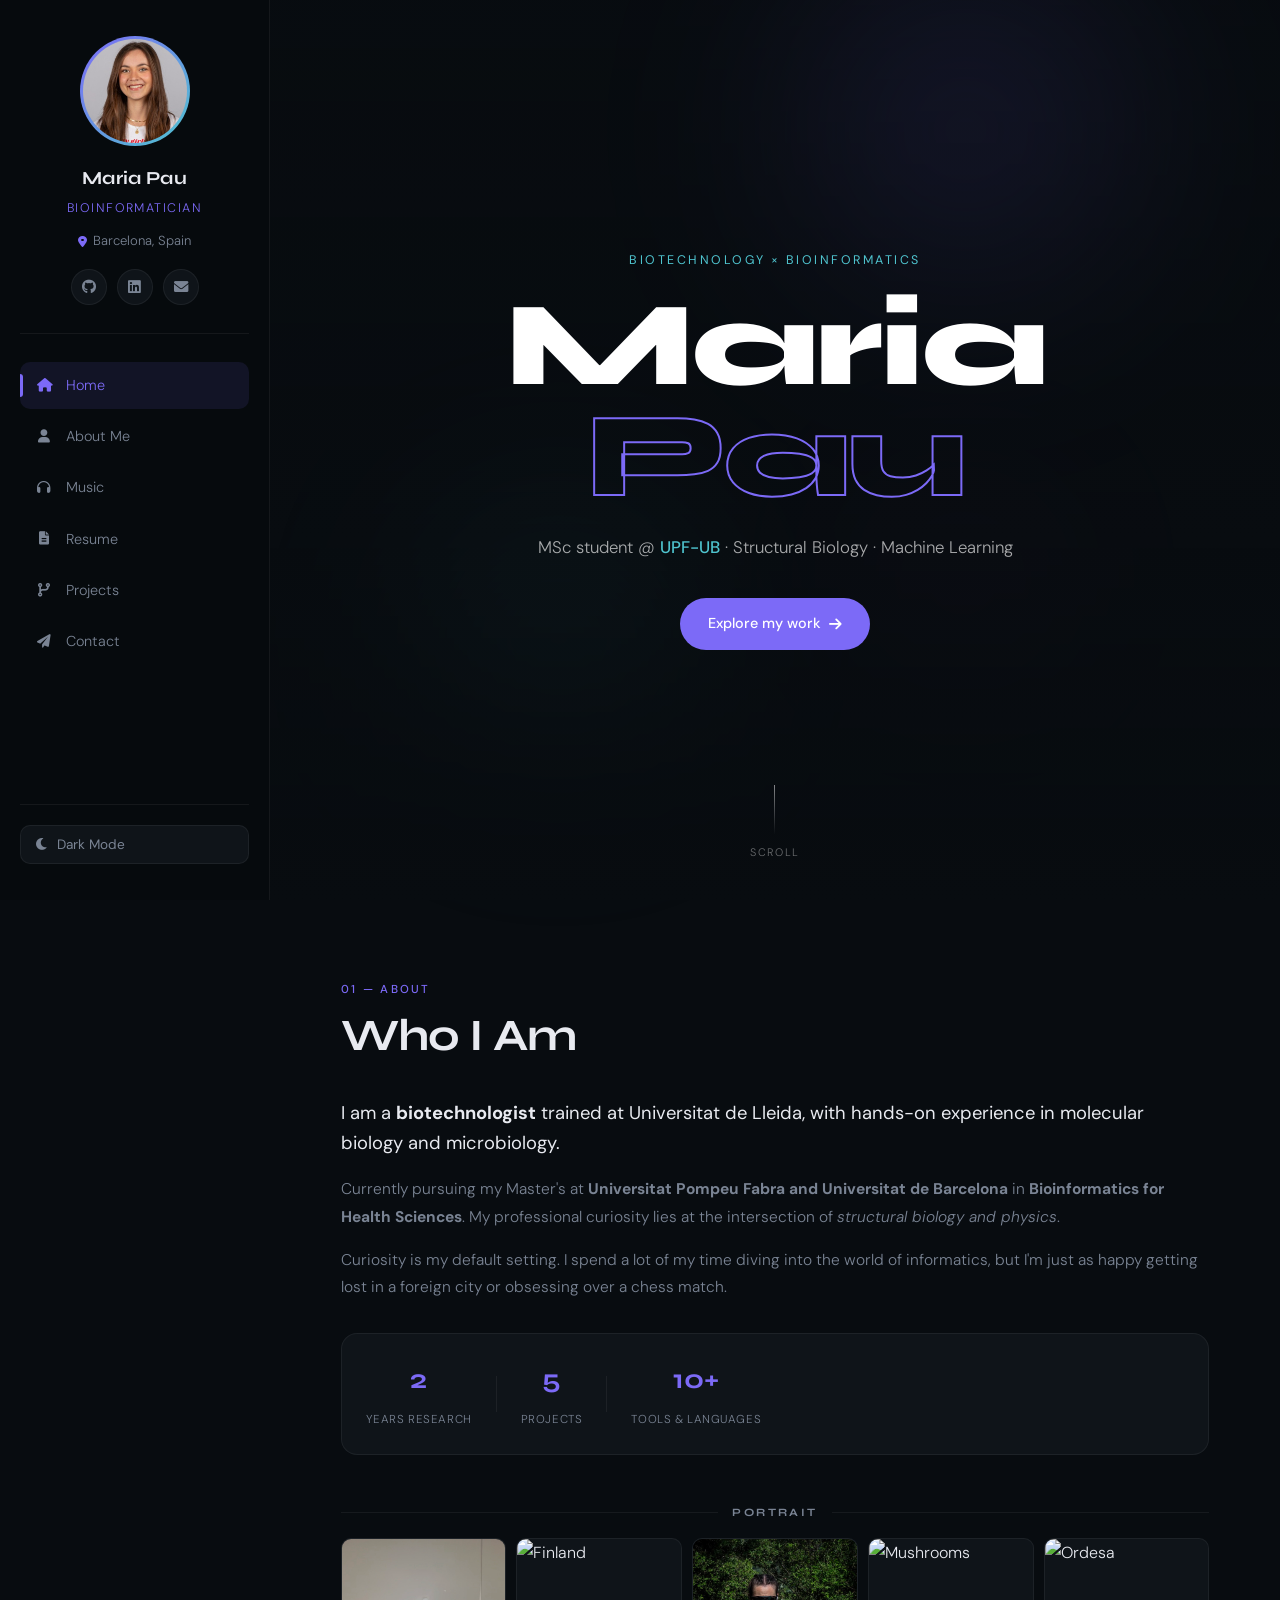
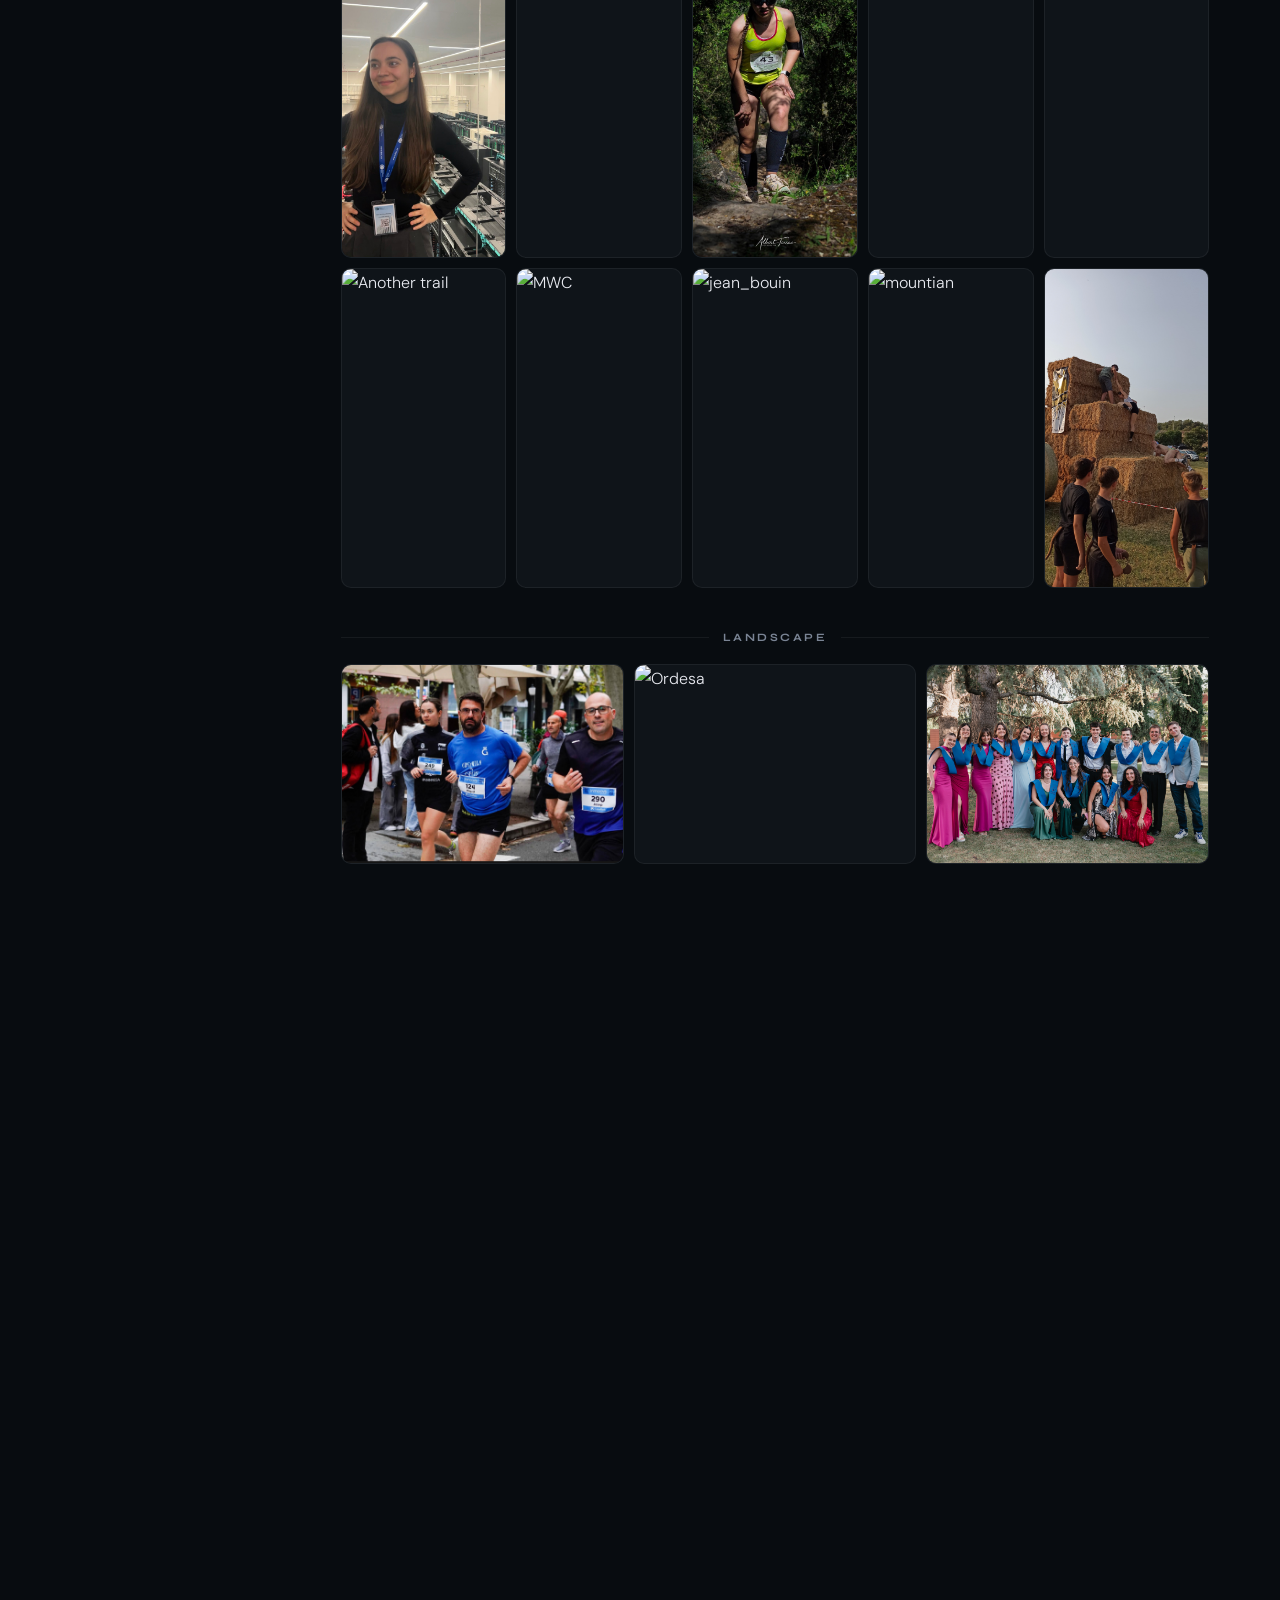
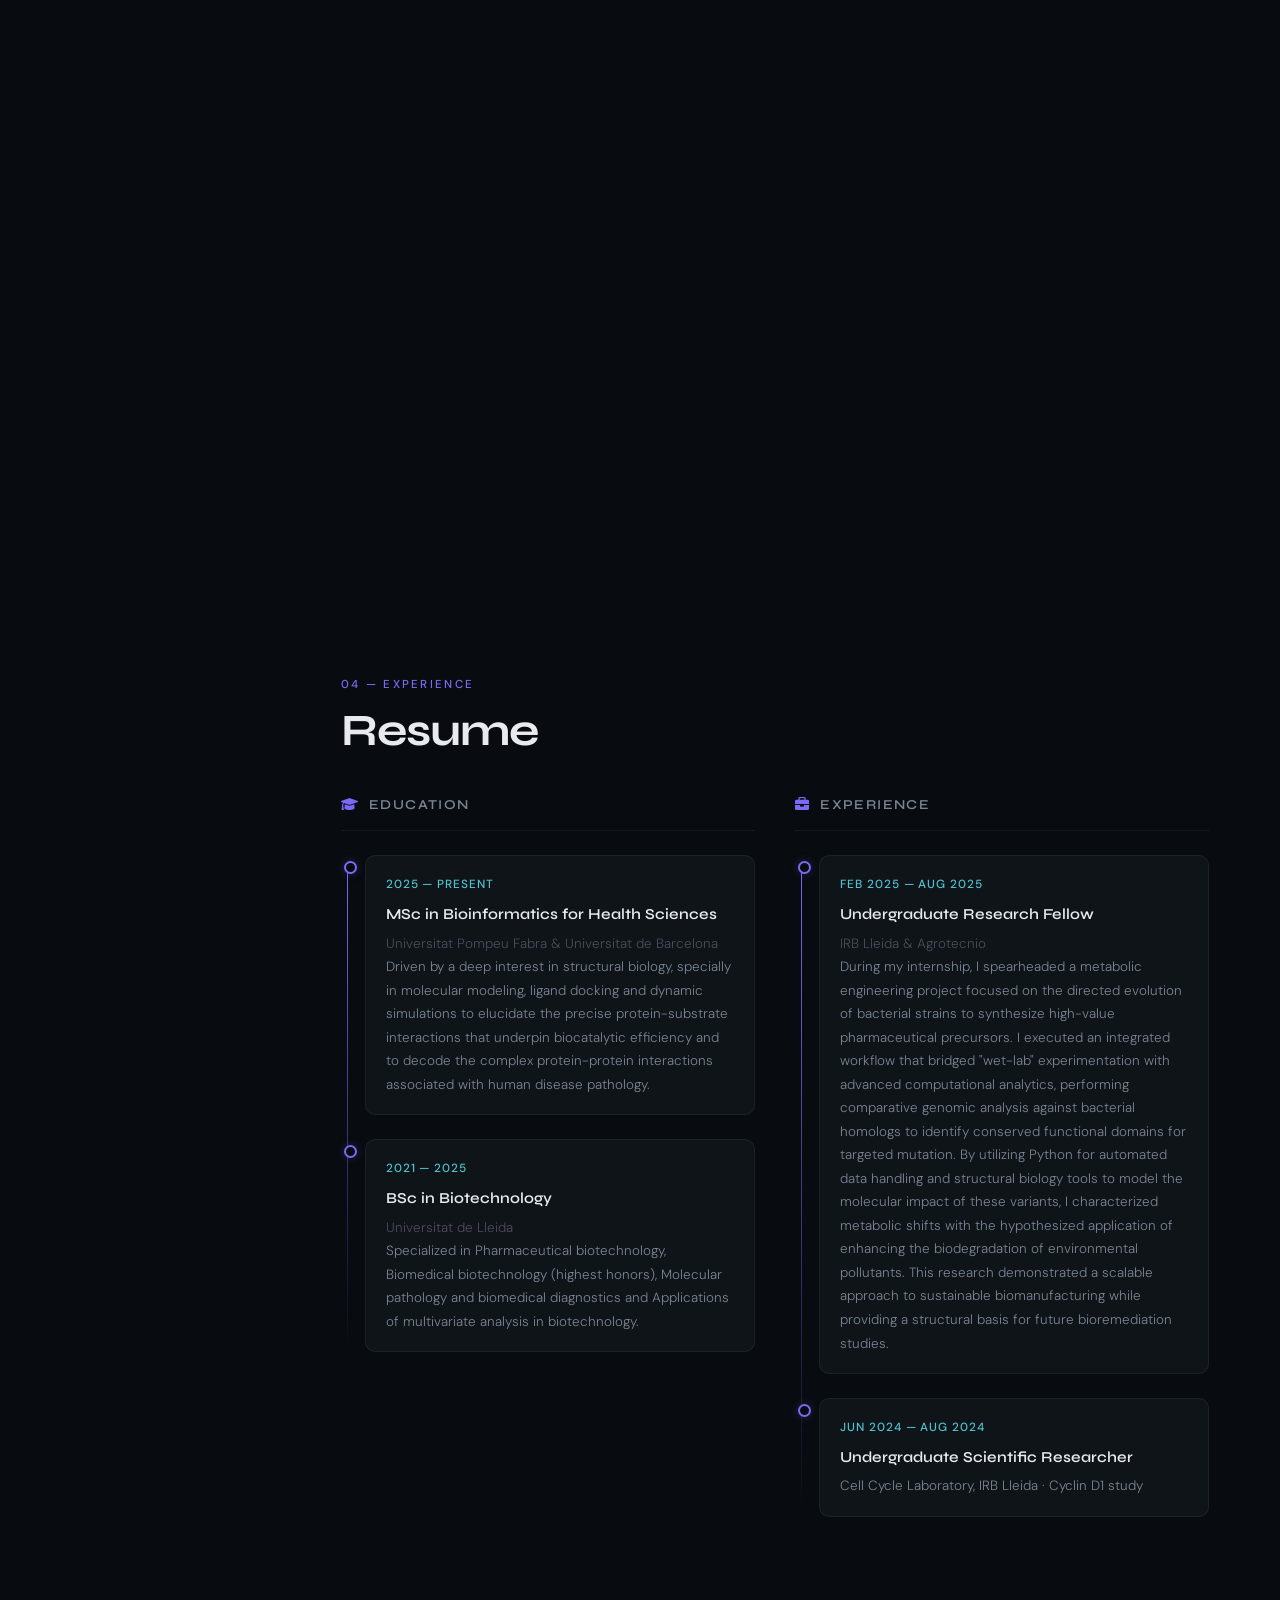
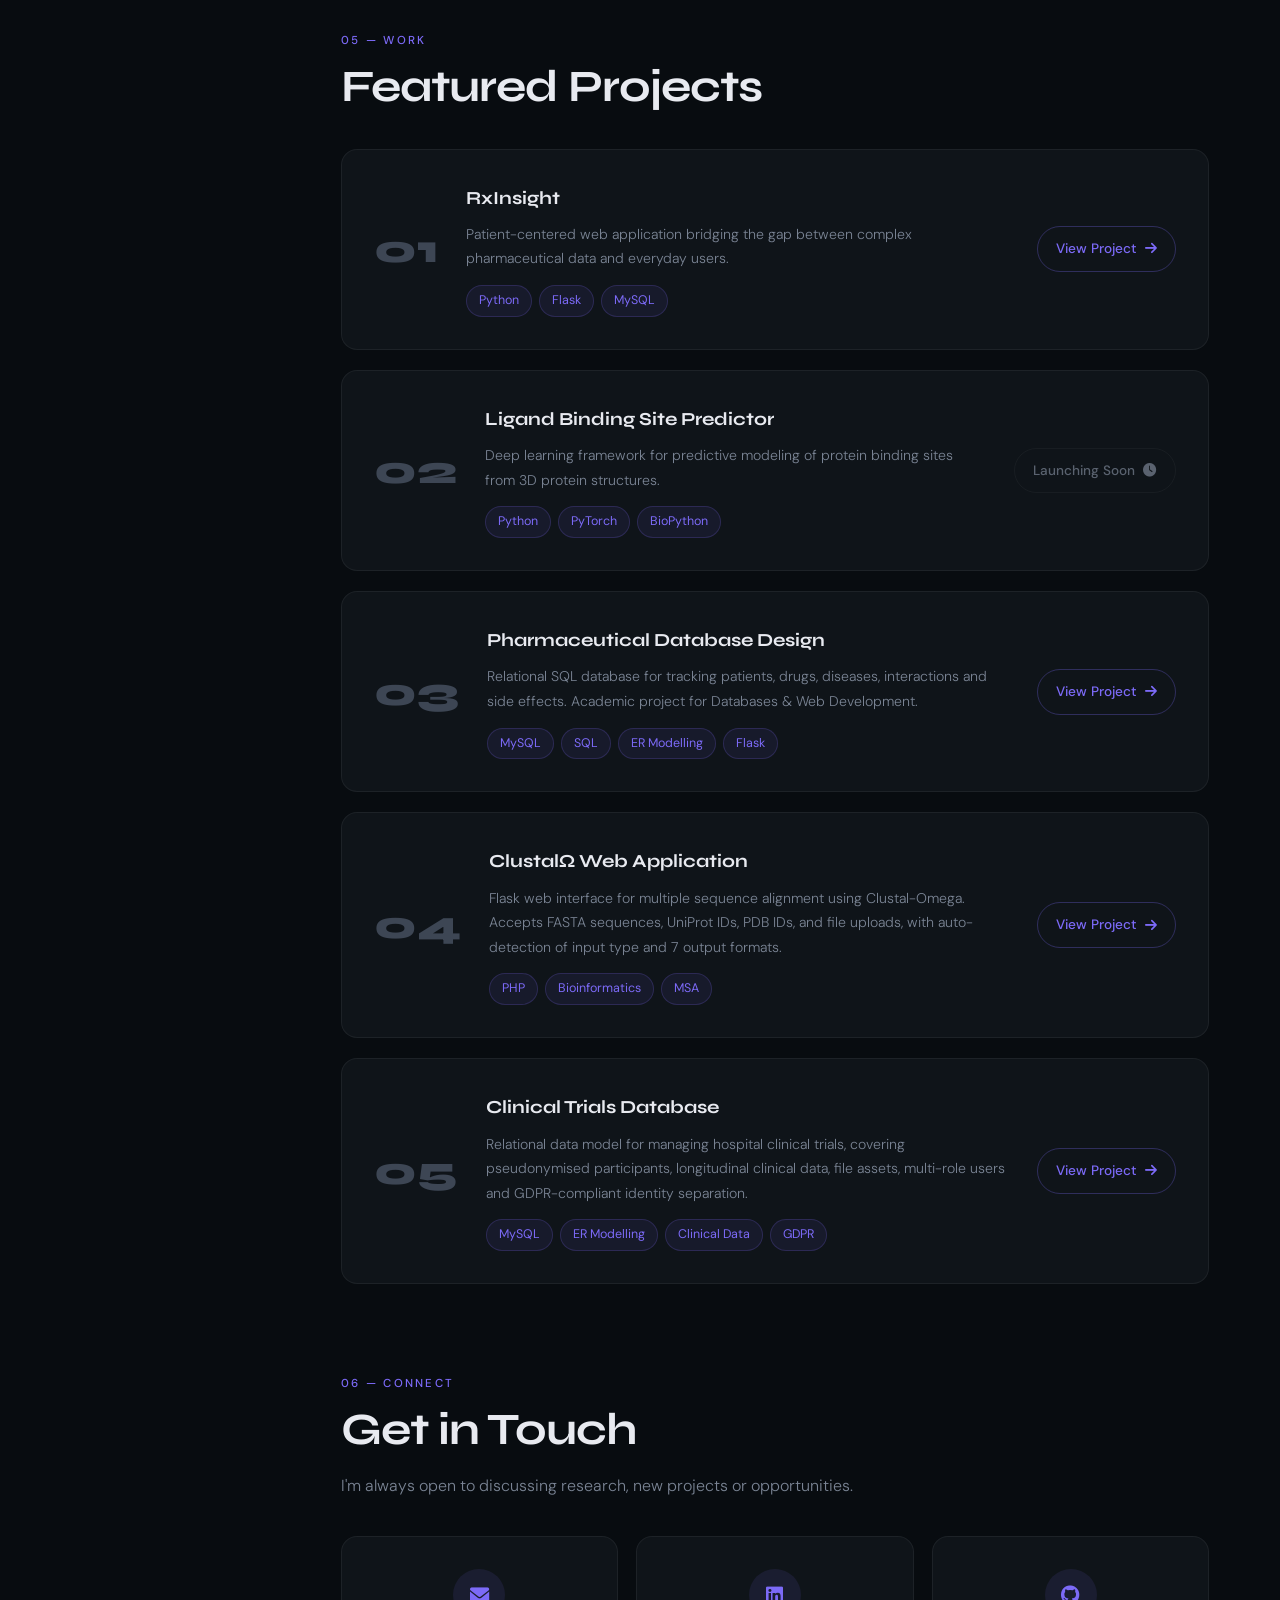
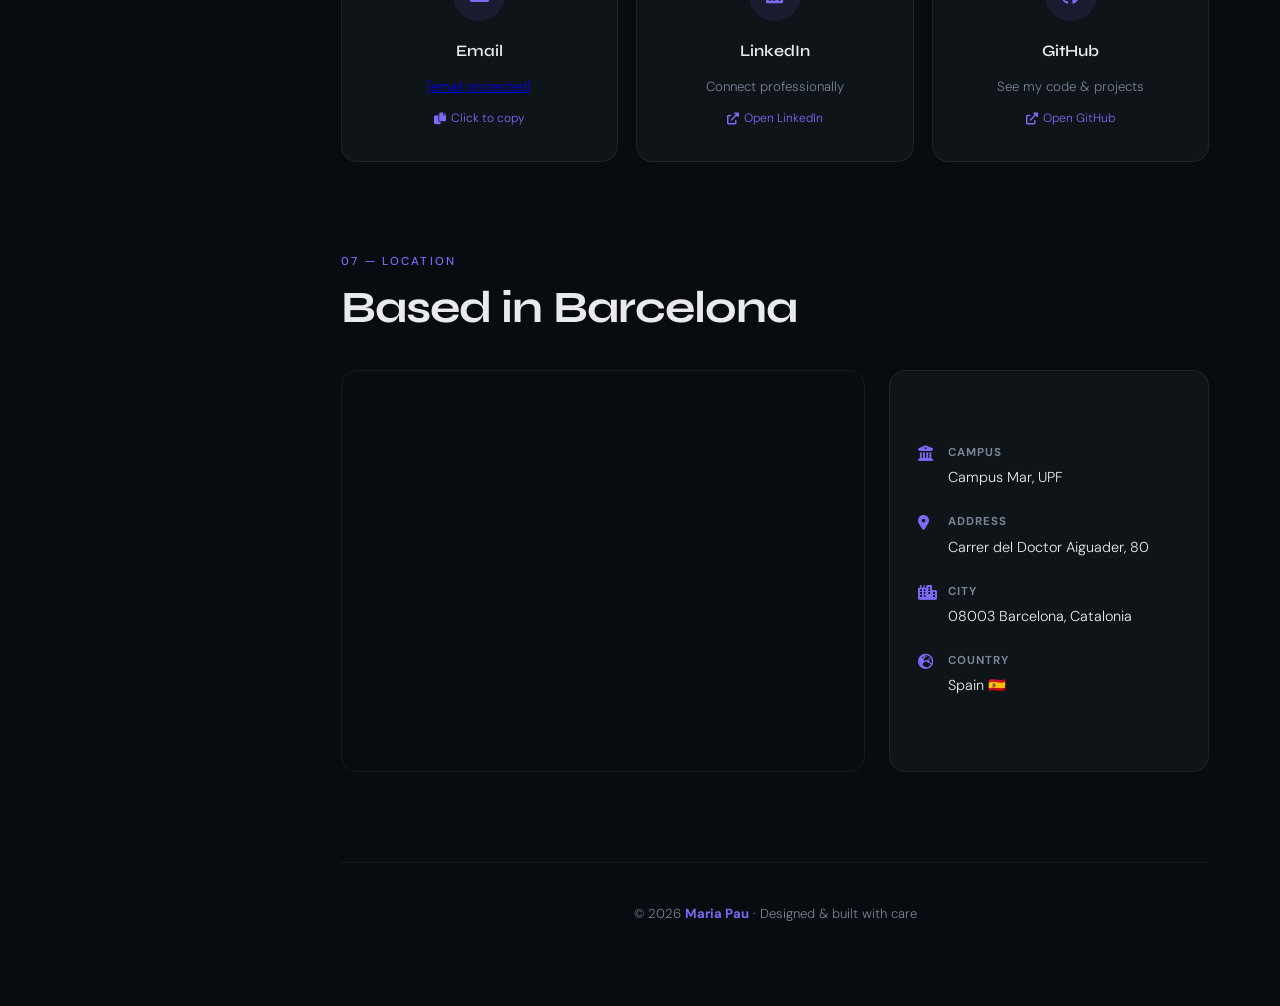
==== commit b67994f5: "Merge branch 'main' of https://github.com/MariaPau03/Databases-and-Web-development" ====
--- a/index.html
+++ b/index.html
@@ -38,7 +38,7 @@
                 <a href="https://linkedin.com/in/mariapau-pijoan-manresa" target="_blank" title="LinkedIn" class="social-btn">
                     <i class="fab fa-linkedin"></i>
                 </a>
-                <a href="mailto:mppijoan@gmail.com" title="Email" class="social-btn">
+                <a href="/cdn-cgi/l/email-protection#563b26263f3c39373816313b373f3a7835393b" title="Email" class="social-btn">
                     <i class="fas fa-envelope"></i>
                 </a>
             </div>
@@ -48,6 +48,7 @@
             <ul>
                 <li><a href="#about" class="nav-link active"><span class="nav-icon"><i class="fas fa-home"></i></span><span class="nav-label">Home</span></a></li>
                 <li><a href="#about-bio" class="nav-link"><span class="nav-icon"><i class="fas fa-user"></i></span><span class="nav-label">About Me</span></a></li>
+                <li><a href="#music" class="nav-link"><span class="nav-icon"><i class="fas fa-headphones"></i></span><span class="nav-label">Music</span></a></li>
                 <li><a href="#resume" class="nav-link"><span class="nav-icon"><i class="fas fa-file-alt"></i></span><span class="nav-label">Resume</span></a></li>
                 <li><a href="#projects" class="nav-link"><span class="nav-icon"><i class="fas fa-code-branch"></i></span><span class="nav-label">Projects</span></a></li>
                 <li><a href="#contact" class="nav-link"><span class="nav-icon"><i class="fas fa-paper-plane"></i></span><span class="nav-label">Contact</span></a></li>
@@ -190,10 +191,76 @@
                 </div>
             </section>
 
+            <!-- MUSIC -->
+            <section id="music" class="section reveal">
+                <div class="section-label">02 — Sound</div>
+                <h2 class="section-title">What I listen to?</h2>
+                <p class="section-sub">Music is my ultimate battery pack. My playlists are basically a digital manifestation of ADHD: one minute I’m coding to high-velocity techno, the next I’m running up a trail fueled by a Disney power ballad, and I finish the day with classical piano to stop my brain from vibrating. It’s chaotic, it’s inconsistent, and no, I will not be taking questions on why The Little Mermaid follows a hardcore breakdown :)</p>
+
+                <div class="music-grid">
+
+                    <a href="https://open.spotify.com/playlist/1WW5HzxRn1jXX8juot6eWs" target="_blank" rel="noopener noreferrer" class="music-card">
+                        <div class="music-card-icon" style="background: linear-gradient(135deg, #1a1a2e, #e94560);">
+                            <i class="fas fa-bolt"></i>
+                        </div>
+                        <div class="music-card-body">
+                            <h4>Hardcore (⊙_◎) </h4>
+                            <p>High-energy, unfiltered, relentless. Perfect for long trail climbs.</p>
+                        </div>
+                        <span class="music-card-cta"><i class="fab fa-spotify"></i> Open playlist</span>
+                    </a>
+
+                    <a href="https://open.spotify.com/album/0bgjJ99UFbk0yBOzjJl7cq" target="_blank" rel="noopener noreferrer" class="music-card">
+                        <div class="music-card-icon" style="background: linear-gradient(135deg, #0f0c29, #302b63);">
+                            <i class="fas fa-wave-square"></i>
+                        </div>
+                        <div class="music-card-body">
+                            <h4>Techno (╯°□°）╯</h4>
+                            <p>Deep, hypnotic, repetitive. Gets me into a flow state when coding.</p>
+                        </div>
+                        <span class="music-card-cta"><i class="fab fa-spotify"></i> Open album</span>
+                    </a>
+
+                    <a href="https://open.spotify.com/album/0bgjJ99UFbk0yBOzjJl7cq" target="_blank" rel="noopener noreferrer" class="music-card">
+                        <div class="music-card-icon" style="background: linear-gradient(135deg, #2c3e50, #bdc3c7);">
+                            <i class="fas fa-music"></i>
+                        </div>
+                        <div class="music-card-body">
+                            <h4>Classical (￣▽￣)</h4>
+                            <p>From Bach to Debussy — when I need to think clearly and deeply.</p>
+                        </div>
+                        <span class="music-card-cta"><i class="fab fa-spotify"></i> Open album</span>
+                    </a>
+
+                    <a href="https://open.spotify.com/playlist/5D9MhaL3uazqhurqFh5JpN" target="_blank" rel="noopener noreferrer" class="music-card">
+                        <div class="music-card-icon" style="background: linear-gradient(135deg, #134e5e, #71b280);">
+                            <i class="fas fa-headphones"></i>
+                        </div>
+                        <div class="music-card-body">
+                            <h4>Chill (っ◕‿◕)っ</h4>
+                            <p>Soft, melancholic, atmospheric. Sunsets and long walks kind of music.</p>
+                        </div>
+                        <span class="music-card-cta"><i class="fab fa-spotify"></i> Open playlist</span>
+                    </a>
+
+                    <a href="https://open.spotify.com/playlist/6OJBQs9vWu8K8QFQlGm877" target="_blank" rel="noopener noreferrer" class="music-card">
+                        <div class="music-card-icon" style="background: linear-gradient(135deg, #1a6b8a, #f7c948);">
+                            <i class="fas fa-star"></i>
+                        </div>
+                        <div class="music-card-body">
+                            <h4>Disney (๑>ᴗ<๑)</h4>
+                            <p>No apologies. The classics hit different and you know it.</p>
+                        </div>
+                        <span class="music-card-cta"><i class="fab fa-spotify"></i> Open playlist</span>
+                    </a>
+
+                </div>
+            </section>
+
             <!-- SKILLS -->
             <section class="section reveal">
-                <div class="section-label">02 — Skills</div>
-                <h2 class="section-title">Technical Expertise</h2>
+                <div class="section-label">03 — Skills</div>
+                <h2 class="section-title">Technical expertise</h2>
                 <div class="skills-container">
 
                     <div class="skill-card">
@@ -249,7 +316,7 @@
 
             <!-- RESUME -->
             <section id="resume" class="section reveal">
-                <div class="section-label">03 — Experience</div>
+                <div class="section-label">04 — Experience</div>
                 <div class="section-header-row">
                     <h2 class="section-title">Resume</h2> 
                 </div>
@@ -310,7 +377,7 @@
 
             <!-- PROJECTS -->
             <section id="projects" class="section reveal">
-                <div class="section-label">04 — Work</div>
+                <div class="section-label">05 — Work</div>
                 <h2 class="section-title">Featured Projects</h2>
 
                 <div class="project-grid">
@@ -378,7 +445,7 @@
 
             <!-- CONTACT -->
             <section id="contact" class="section reveal">
-                <div class="section-label">05 — Connect</div>
+                <div class="section-label">06 — Connect</div>
                 <h2 class="section-title">Get in Touch</h2>
                 <p class="section-sub">I'm always open to discussing research, new projects or opportunities.</p>
 
@@ -386,7 +453,7 @@
                     <div class="contact-card" onclick="copyEmail()" id="copy-card" style="cursor:pointer;">
                         <div class="contact-icon"><i class="fas fa-envelope"></i></div>
                         <h3>Email</h3>
-                        <p id="email-address">mppijoan@gmail.com</p>
+                        <p id="email-address"><a href="/cdn-cgi/l/email-protection" class="__cf_email__" data-cfemail="c7aab7b7aeada8a6a987a0aaa6aeabe9a4a8aa">[email&#160;protected]</a></p>
                         <span class="copy-hint"><i class="fas fa-copy"></i> Click to copy</span>
                     </div>
 
@@ -408,7 +475,7 @@
 
             <!-- LOCATION -->
             <section id="location" class="section reveal">
-                <div class="section-label">06 — Location</div>
+                <div class="section-label">07 — Location</div>
                 <h2 class="section-title">Based in Barcelona</h2>
 
                 <div class="location-container">
@@ -461,7 +528,7 @@
                 <p>© 2026 <strong>Maria Pau</strong> · Designed &amp; built with care</p>
             </footer>
 
-        </div><!-- end content-wrapper -->
+        </div>
     </main>
 
     <script src="script.js"></script>
--- a/style.css
+++ b/style.css
@@ -1660,3 +1660,97 @@
     0%, 100% { opacity: 1; transform: scale(1); box-shadow: 0 0 0 0 rgba(79,196,207,0.5); }
     50%       { opacity: 0.7; transform: scale(1.2); box-shadow: 0 0 0 5px rgba(79,196,207,0); }
 }
+
+/* =============================================
+   MUSIC SECTION
+============================================= */
+.music-grid {
+    display: grid;
+    grid-template-columns: repeat(5, 1fr);
+    gap: 16px;
+    margin-top: 36px;
+}
+
+.music-card {
+    display: flex;
+    flex-direction: column;
+    background: var(--card-bg);
+    border: 1px solid var(--card-border);
+    border-radius: var(--radius);
+    overflow: hidden;
+    text-decoration: none;
+    color: inherit;
+    transition: transform 0.3s cubic-bezier(0.4,0,0.2,1),
+                box-shadow 0.3s cubic-bezier(0.4,0,0.2,1),
+                border-color 0.3s;
+    cursor: pointer;
+}
+
+.music-card:hover {
+    transform: translateY(-6px);
+    border-color: rgba(124,106,247,0.45);
+    box-shadow: 0 16px 40px rgba(0,0,0,0.4);
+}
+
+/* Coloured icon banner at top */
+.music-card-icon {
+    height: 90px;
+    display: flex;
+    align-items: center;
+    justify-content: center;
+    font-size: 2rem;
+    color: rgba(255,255,255,0.9);
+    transition: transform 0.3s ease;
+}
+.music-card:hover .music-card-icon {
+    transform: scale(1.08);
+}
+
+.music-card-body {
+    flex: 1;
+    padding: 16px 16px 8px;
+}
+.music-card-body h4 {
+    font-family: 'Syne', sans-serif;
+    font-size: 0.95rem;
+    font-weight: 700;
+    color: var(--text);
+    margin-bottom: 6px;
+}
+.music-card-body p {
+    font-size: 0.78rem;
+    color: var(--text-dim);
+    line-height: 1.55;
+    margin: 0;
+}
+
+/* Spotify CTA at bottom */
+.music-card-cta {
+    display: flex;
+    align-items: center;
+    gap: 7px;
+    padding: 10px 16px;
+    font-size: 0.75rem;
+    font-weight: 600;
+    color: #1db954;
+    letter-spacing: 0.03em;
+    border-top: 1px solid var(--card-border);
+    transition: background 0.2s;
+}
+.music-card:hover .music-card-cta {
+    background: rgba(29,185,84,0.08);
+}
+.music-card-cta i {
+    font-size: 0.9rem;
+}
+
+/* Responsive */
+@media (max-width: 1100px) {
+    .music-grid { grid-template-columns: repeat(3, 1fr); }
+}
+@media (max-width: 700px) {
+    .music-grid { grid-template-columns: repeat(2, 1fr); }
+}
+@media (max-width: 420px) {
+    .music-grid { grid-template-columns: 1fr; }
+}
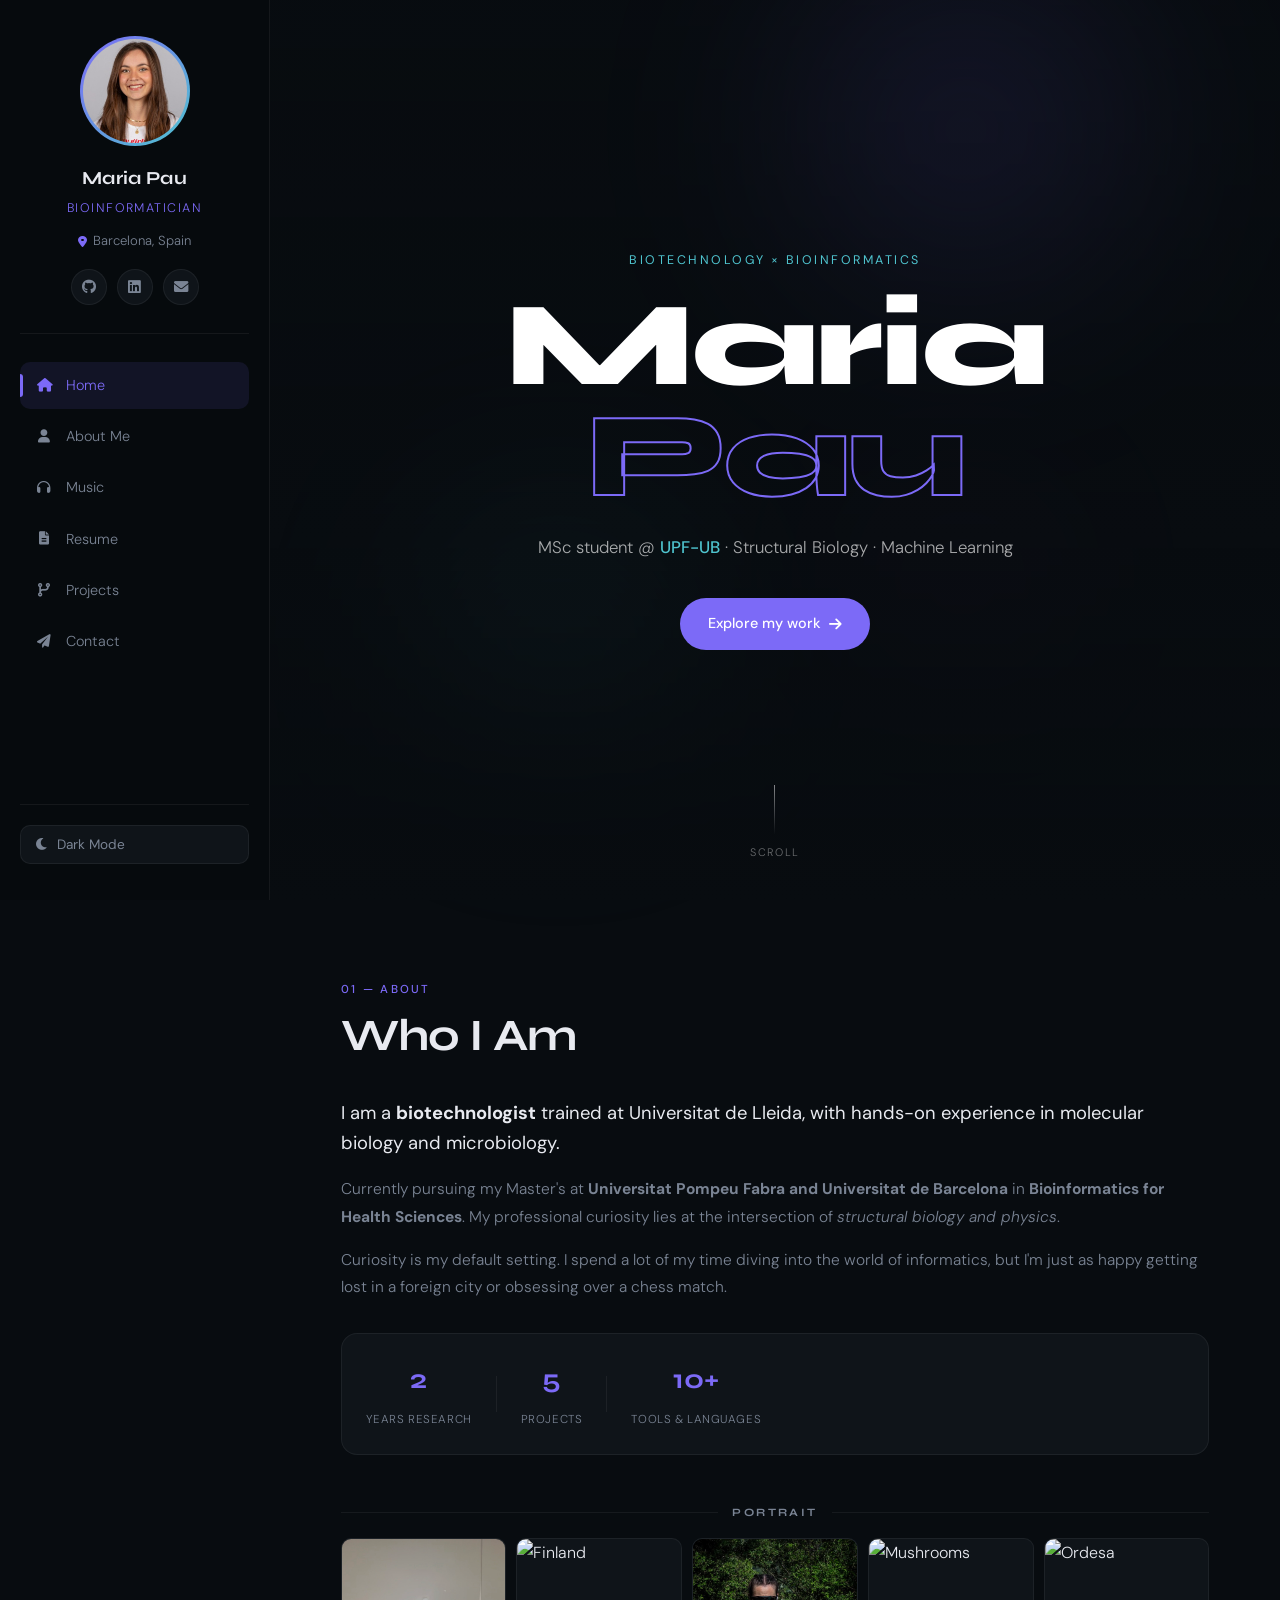
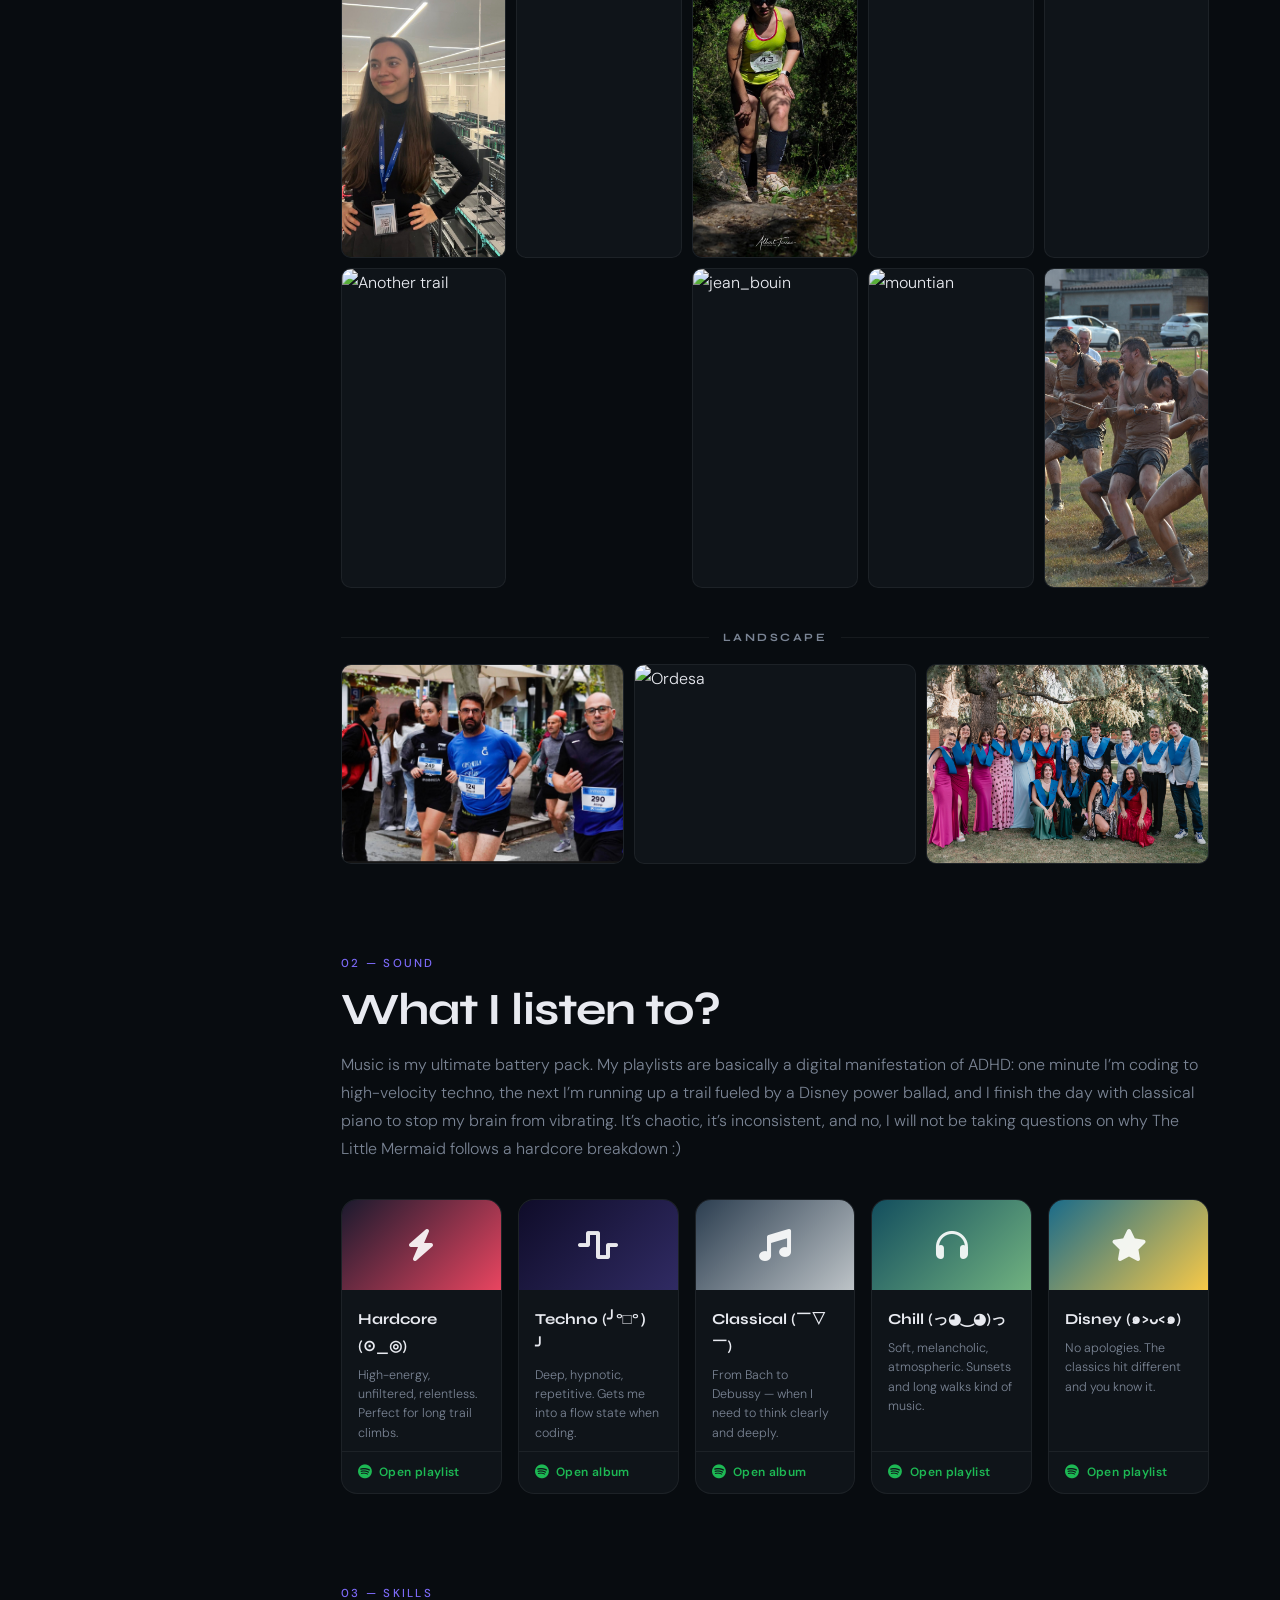
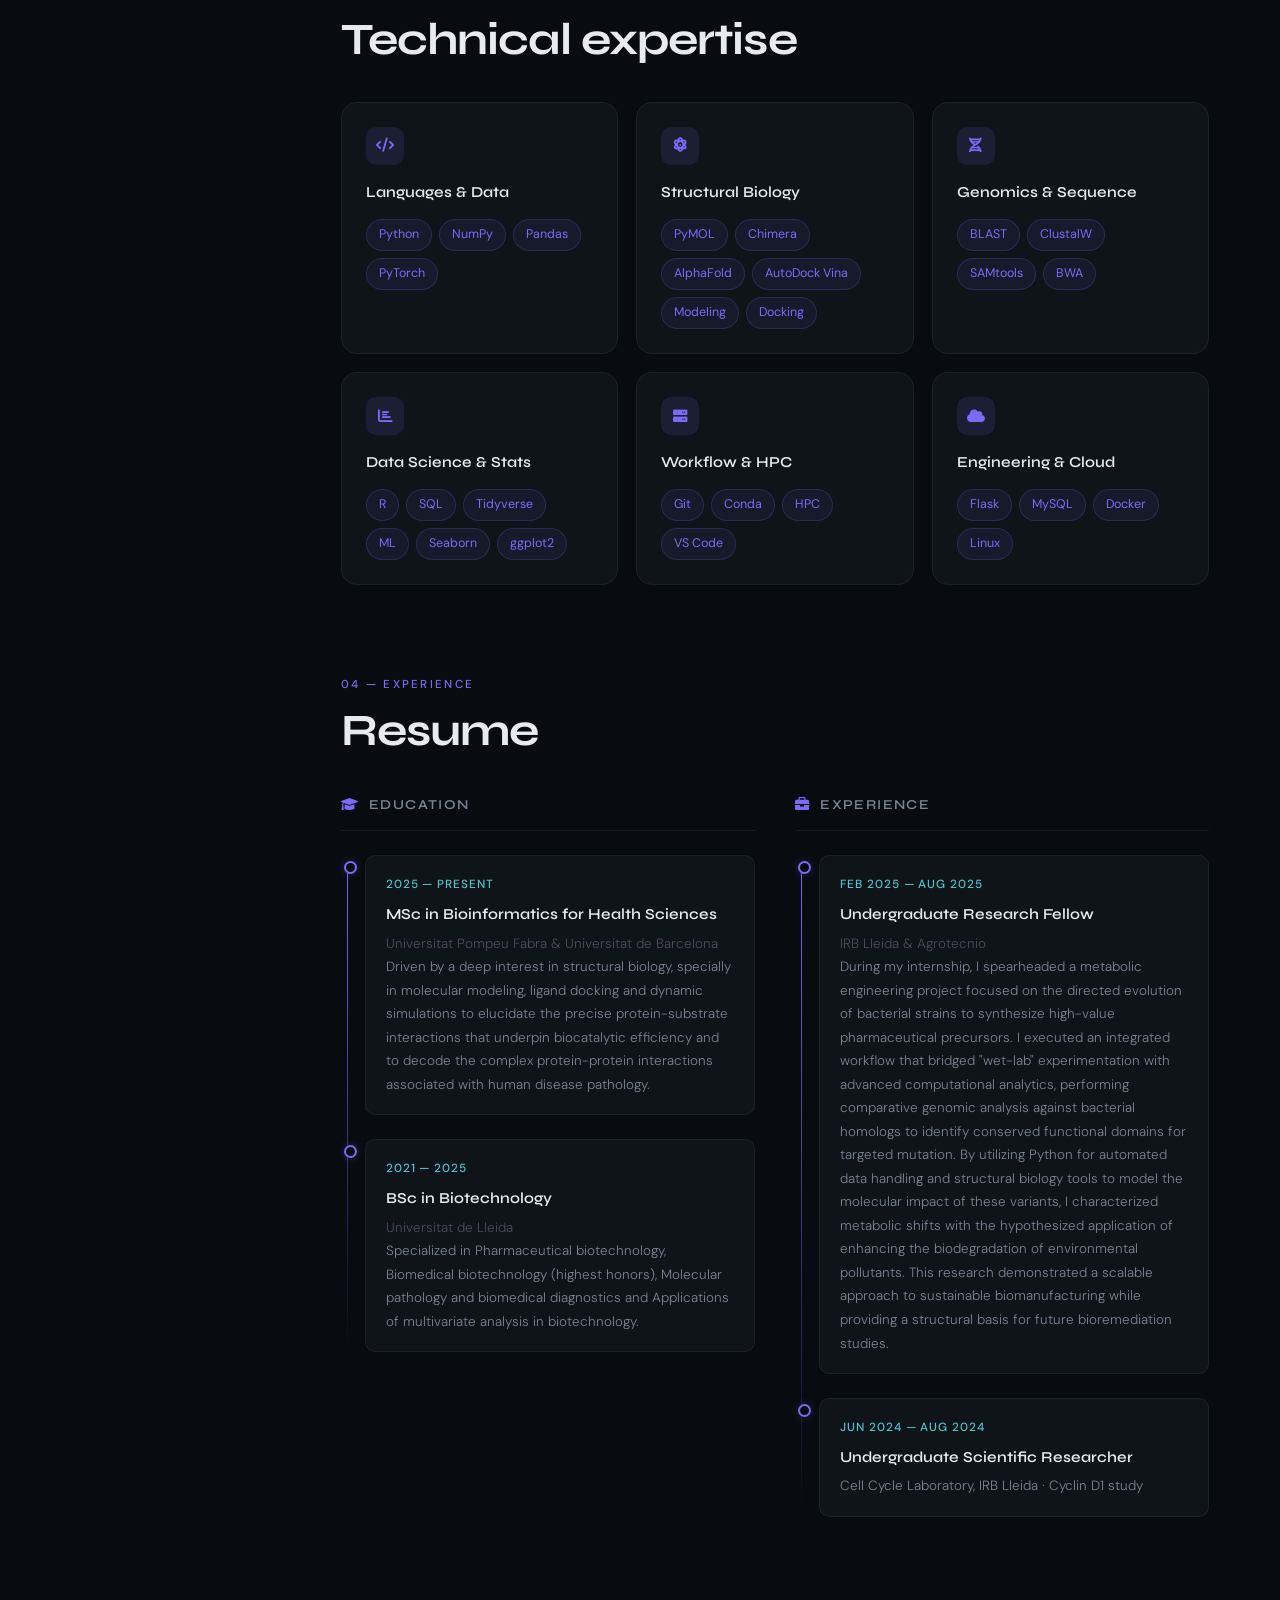
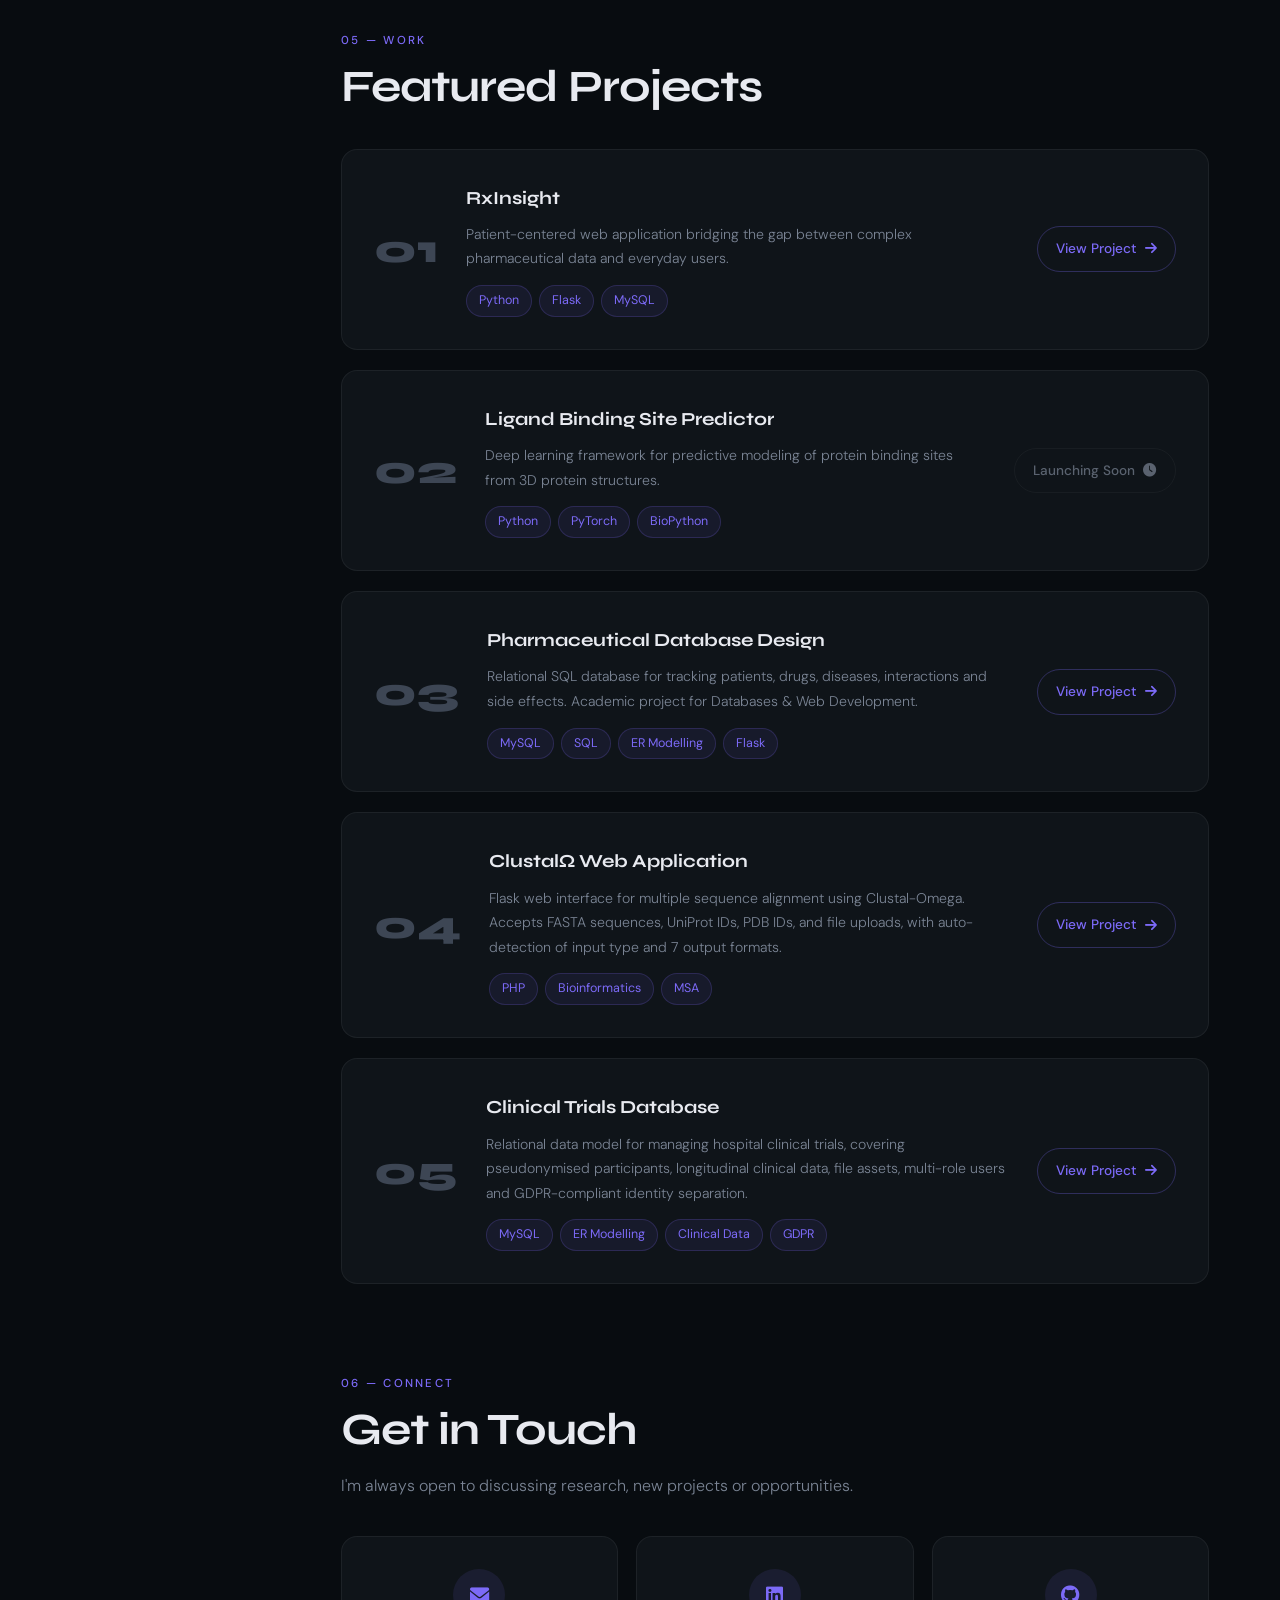
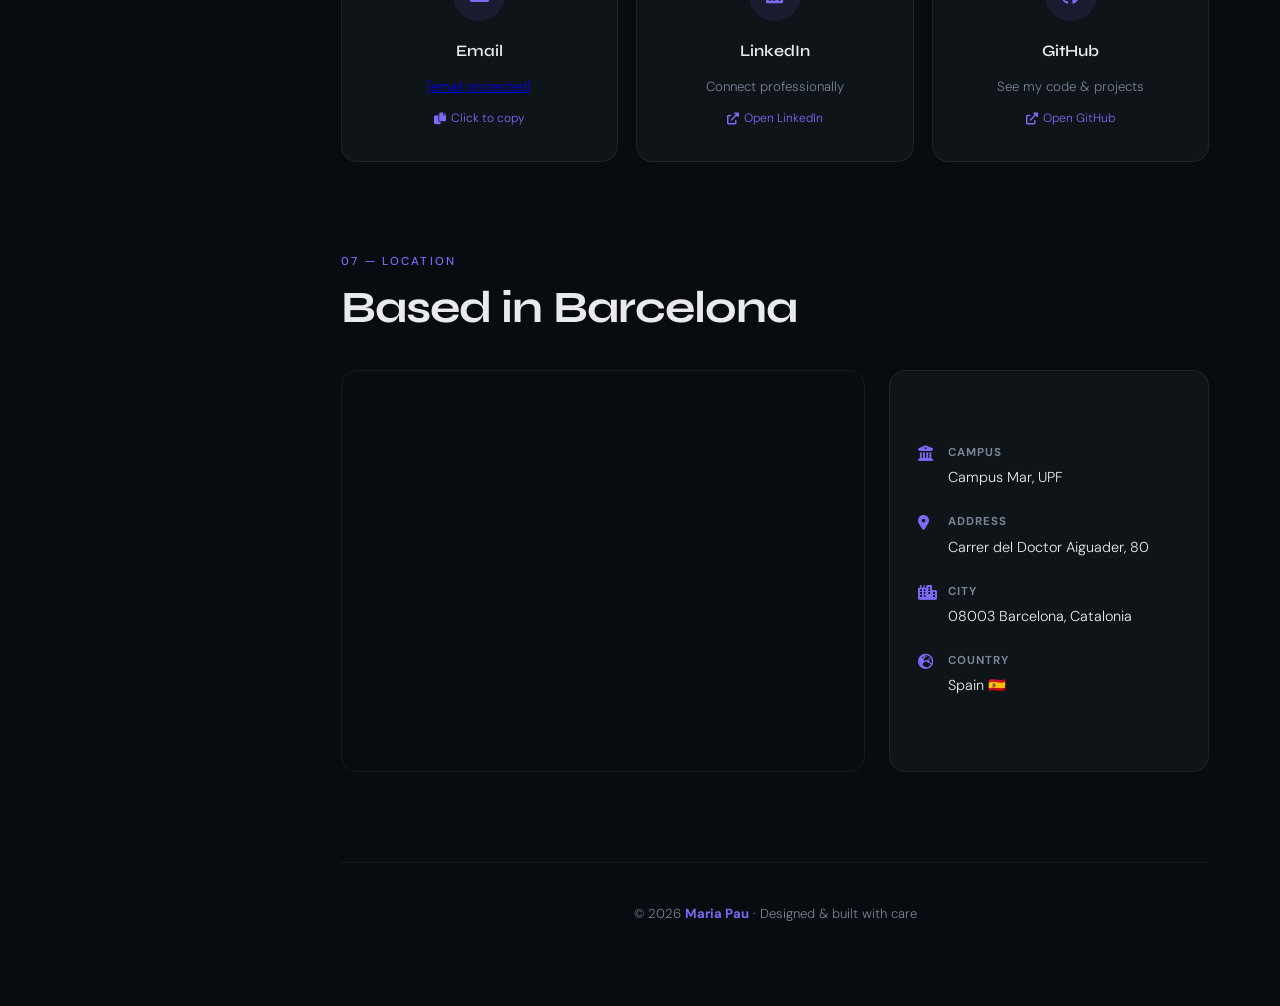
==== commit f8b9ca54: "." ====
--- a/index.html
+++ b/index.html
@@ -127,7 +127,7 @@
                                     <div class="gallery-caption">Visiting the BSC!</div>
                                 </div>
                                 <div class="gallery-item">
-                                    <img src="finland2.jpg" alt="Finland">
+                                    <img src="trip_to_finland.jpg" alt="Finland">
                                     <div class="gallery-caption">Exploring new cities 🇫🇮</div>
                                 </div>
                                 <div class="gallery-item">
@@ -135,27 +135,26 @@
                                     <div class="gallery-caption">Cursa del Serrat 2025 trail</div>
                                 </div>
                                 <div class="gallery-item">
-                                    <img src="Natue2.jpg" alt="Mushrooms">
+                                    <img src="bolets_bonics.jpg" alt="Mushrooms">
                                     <div class="gallery-caption">Some cute mushrooms from Ordesa</div>
                                 </div>
                                 <div class="gallery-item">
-                                    <img src="Nature.jpg" alt="Ordesa">
+                                    <img src="ordesa.jpg" alt="Ordesa">
                                     <div class="gallery-caption">Ordesa y Monte Perdido</div>
                                 </div>
                                 <div class="gallery-item">
                                     <img src="sport5.jpg" alt="Another trail">
                                     <div class="gallery-caption">Sant Isidret 2026 Trail</div>
                                 </div>
-                                <div class="gallery-item">
-                                    <img src="optimized_video.mp4" alt="MWC">
-                                    <div class="gallery-caption">Mobile World Congress 2026</div>
-                                </div>
-                                <div class="gallery-item">
-                                    <img src="Jean_Bouin.jpg" alt="jean_bouin">
+                                <video autoplay loop muted playsinline style="width:100%; border-radius:12px;">
+                                    <source src="optimized_video.mp4" type="video/mp4">
+                                </video>
+                                <div class="gallery-item">
+                                    <img src="jean_bouin.jpg" alt="jean_bouin">
                                     <div class="gallery-caption">Jean Bouin 2025 race 10k</div>
                                 </div>
                                 <div class="gallery-item">
-                                    <img src="mountians.png" alt="mountian">
+                                    <img src="mountians.jpg" alt="mountian">
                                     <div class="gallery-caption">Love getting lost in the mountains!</div>
                                 </div>
                                 <div class="gallery-item">
@@ -177,7 +176,7 @@
                                     <div class="gallery-caption">10k race in Manresa</div>
                                 </div>
                                 <div class="gallery-item">
-                                    <img src="Nature3.jpg" alt="Ordesa">
+                                    <img src="cola_de_caballo.jpg" alt="Ordesa">
                                     <div class="gallery-caption">Cascada de la Cola de Caballo</div>
                                 </div>
                                 <div class="gallery-item">
@@ -210,7 +209,7 @@
                         <span class="music-card-cta"><i class="fab fa-spotify"></i> Open playlist</span>
                     </a>
 
-                    <a href="https://open.spotify.com/album/0bgjJ99UFbk0yBOzjJl7cq" target="_blank" rel="noopener noreferrer" class="music-card">
+                    <a href="https://open.spotify.com/playlist/1FzS4FgviXSvR9hPeWHNEk?si=c6s-Jfv5QQC5KVaWclb9MA" target="_blank" rel="noopener noreferrer" class="music-card">
                         <div class="music-card-icon" style="background: linear-gradient(135deg, #0f0c29, #302b63);">
                             <i class="fas fa-wave-square"></i>
                         </div>
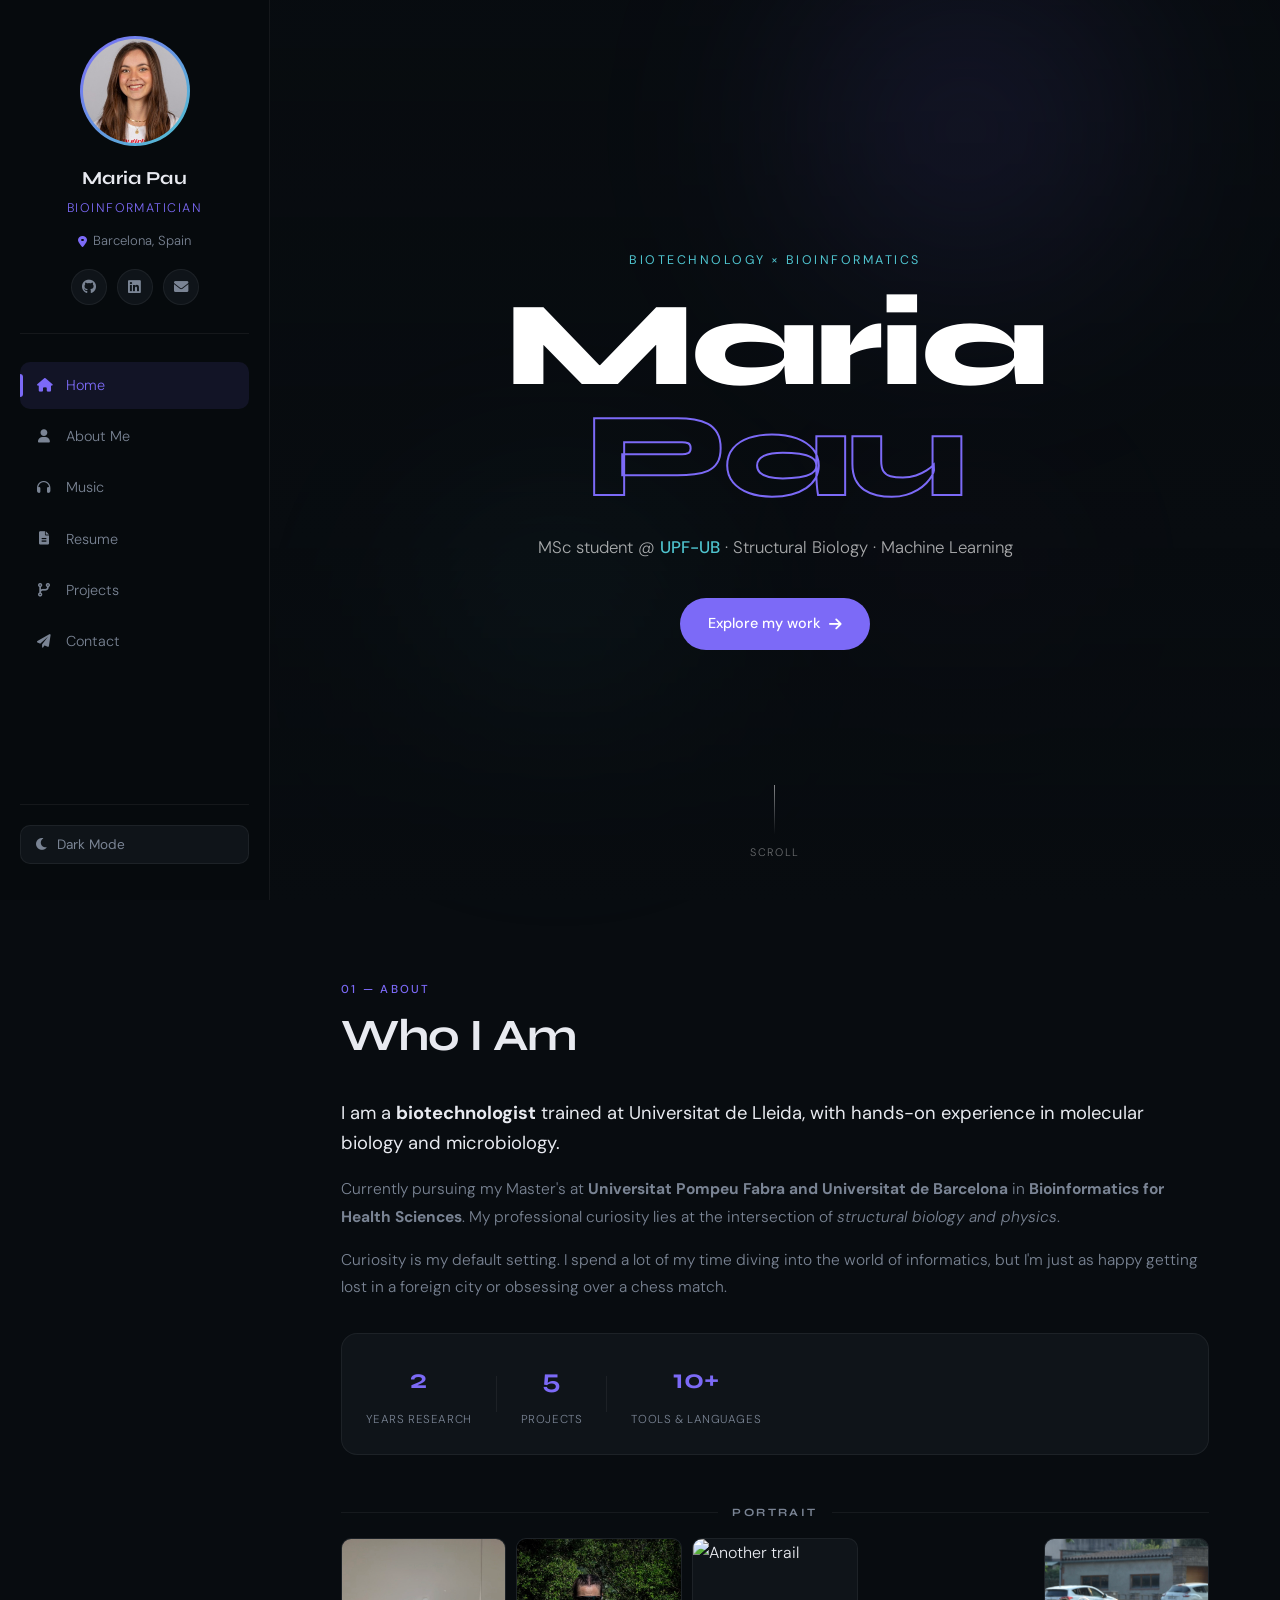
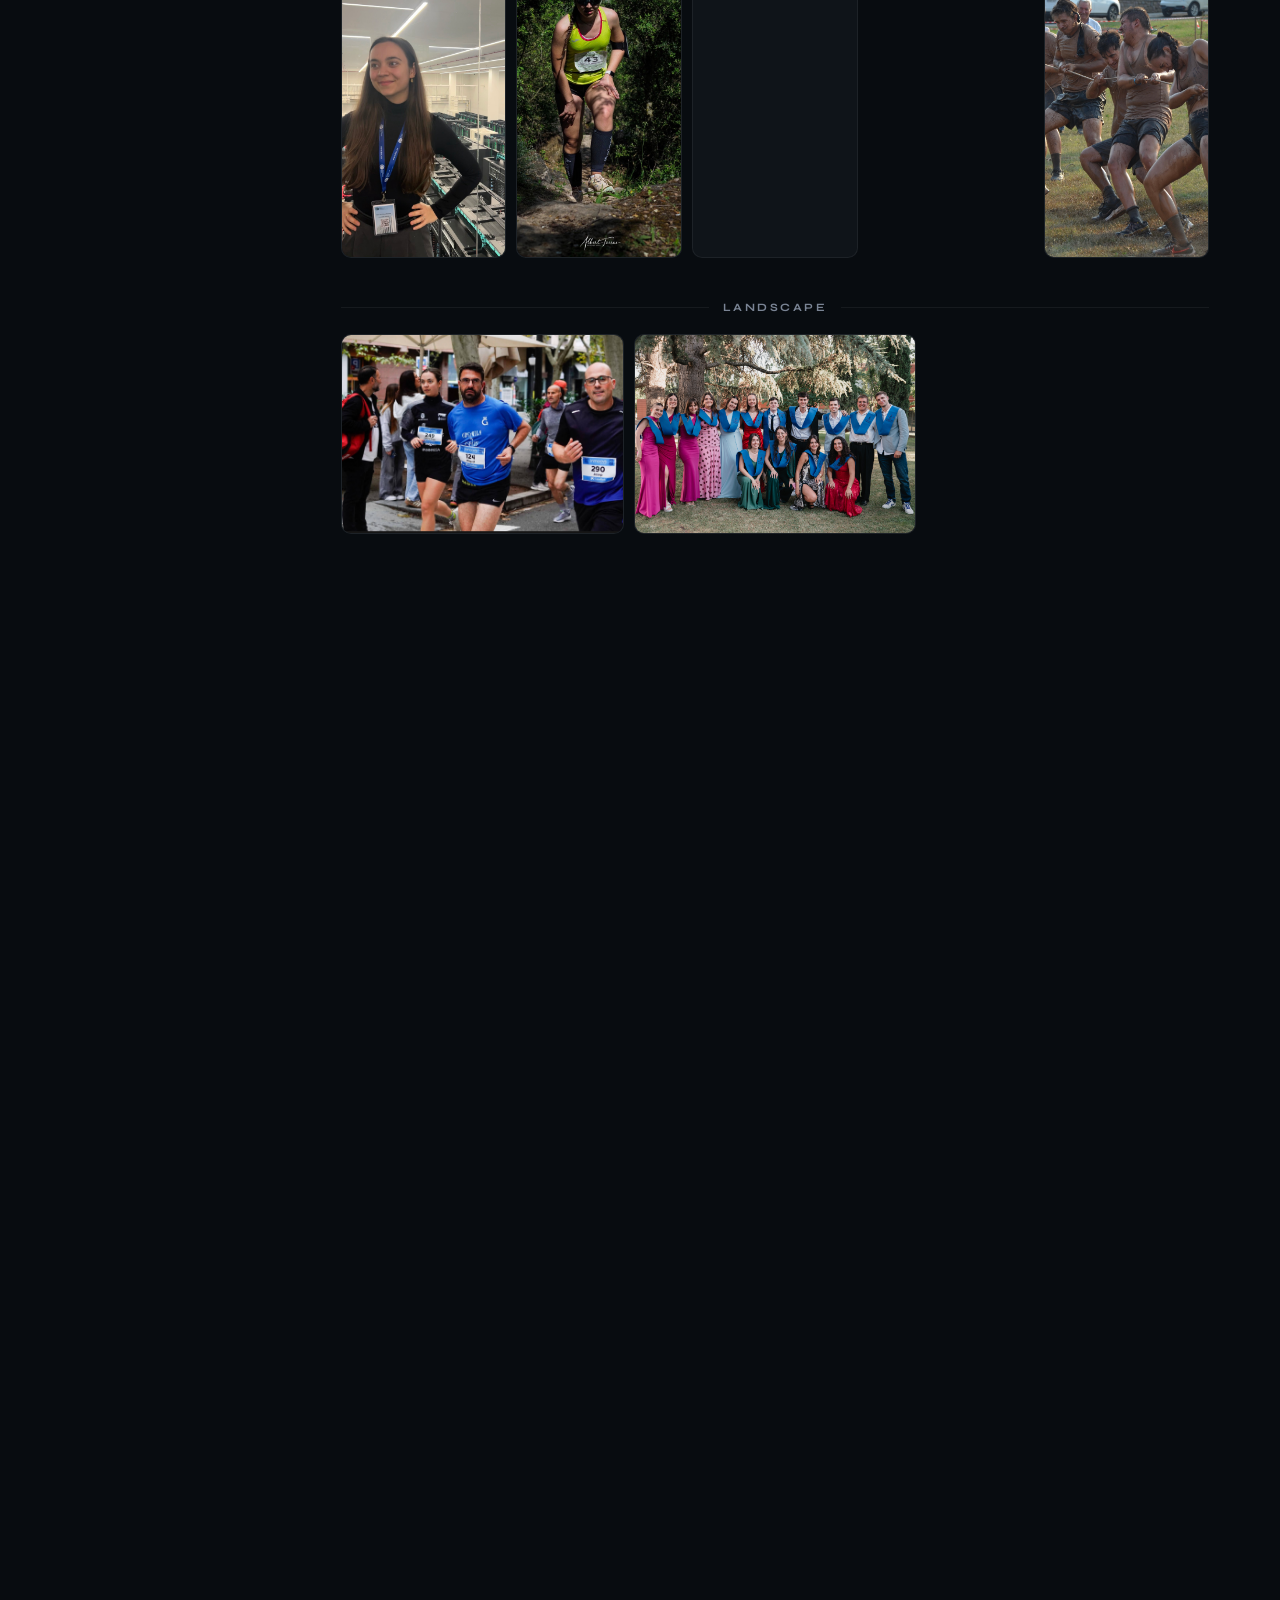
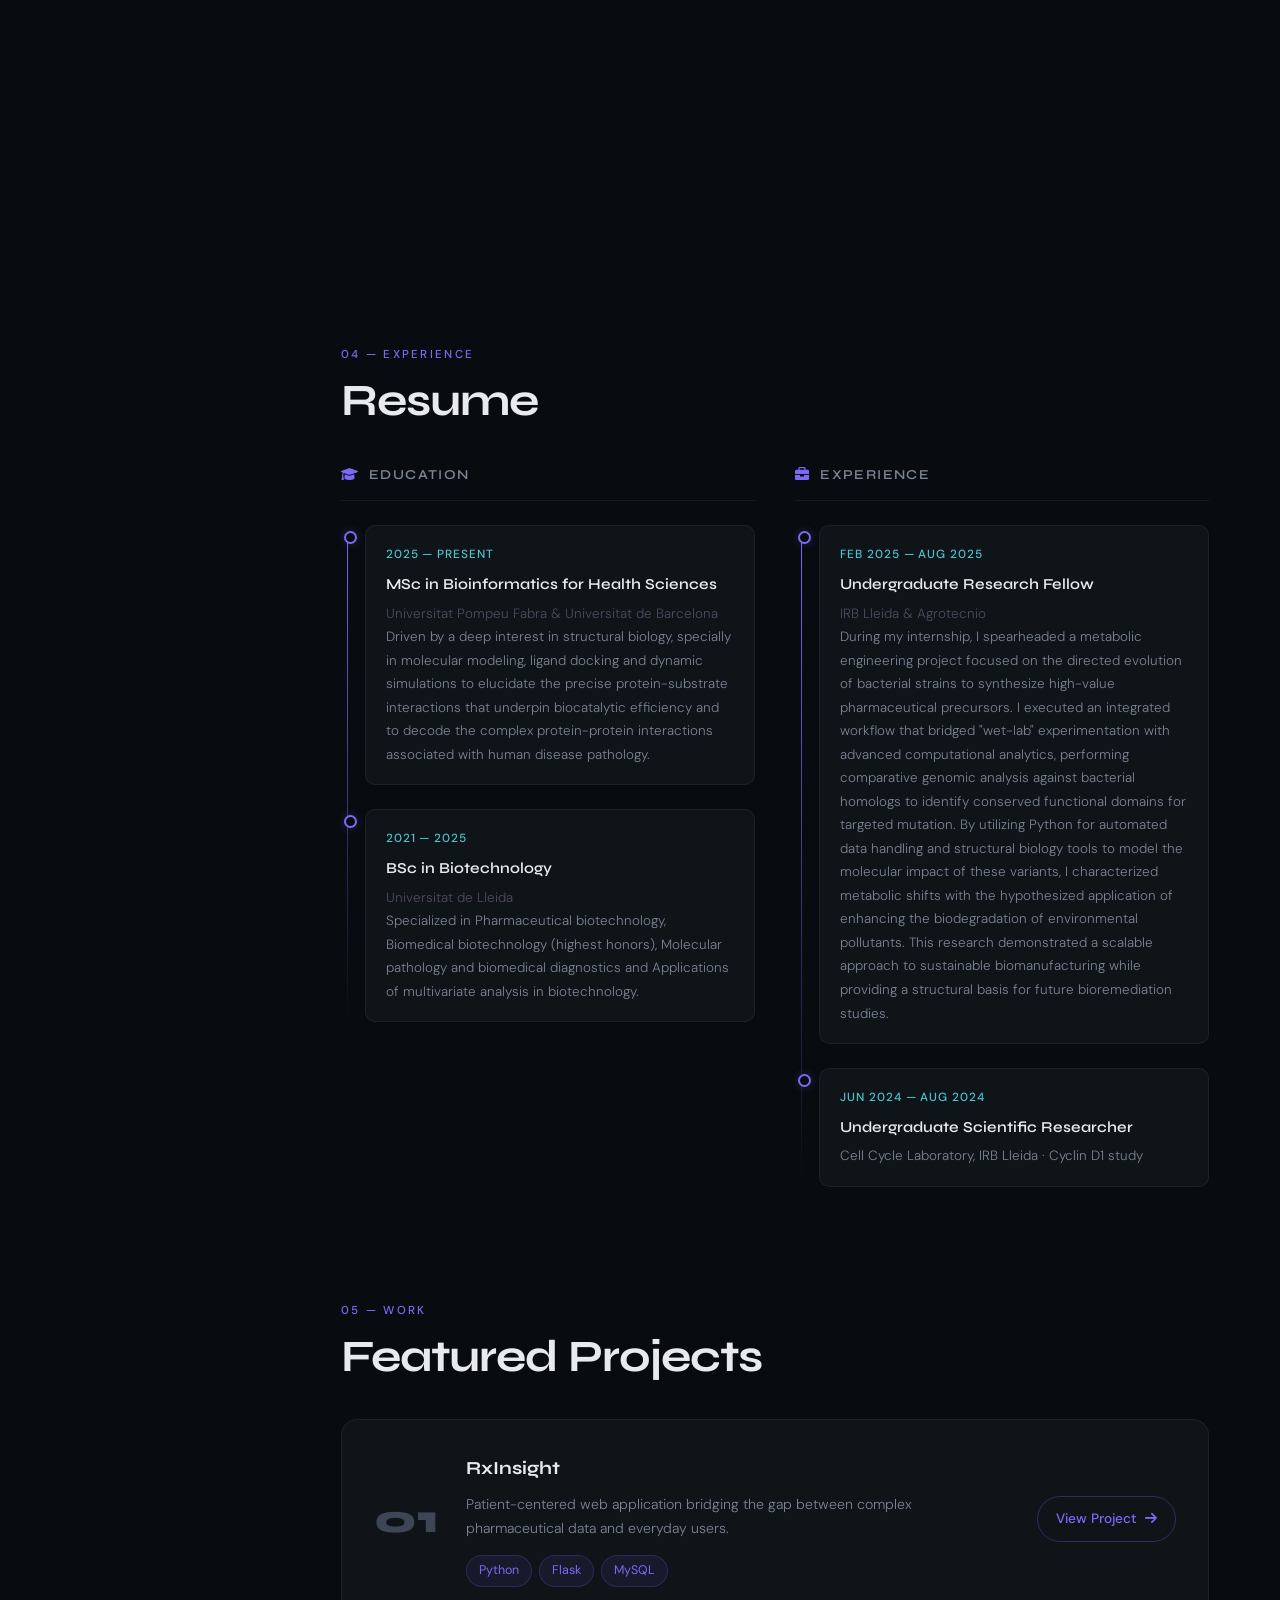
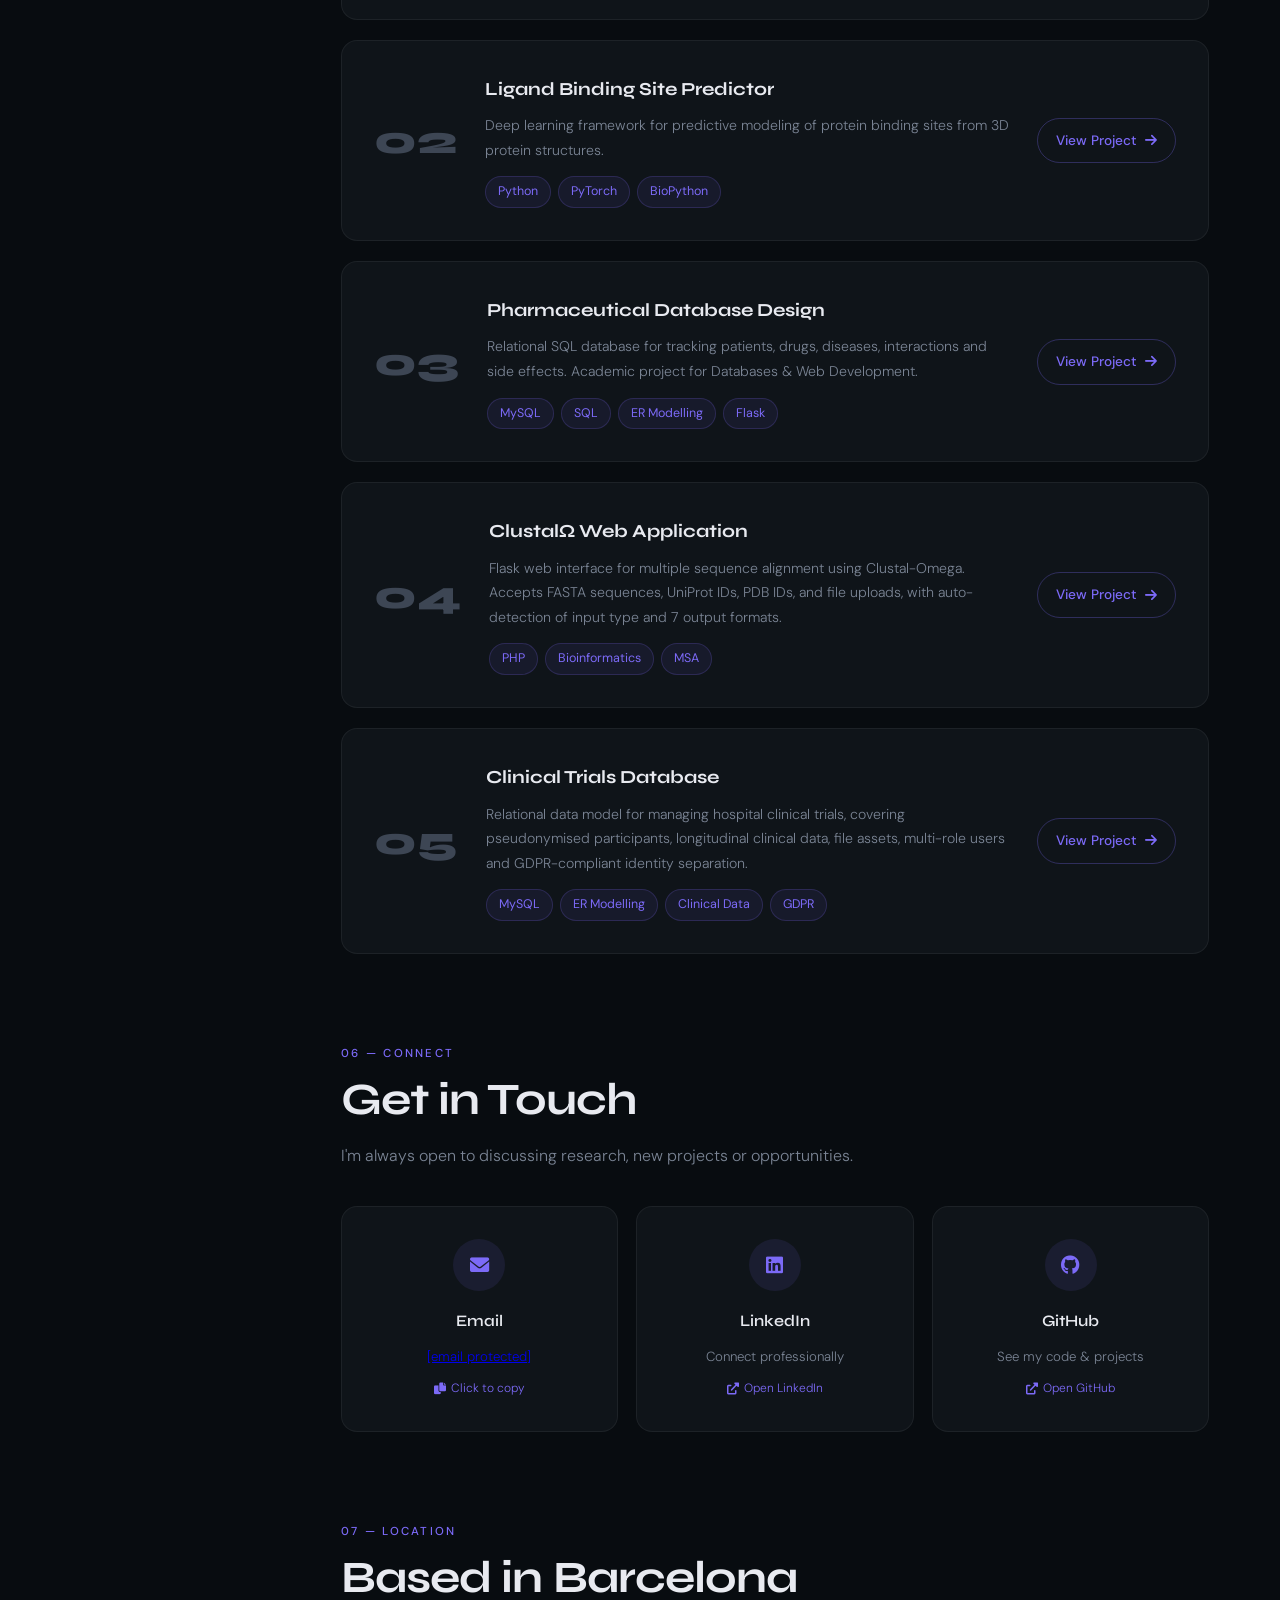
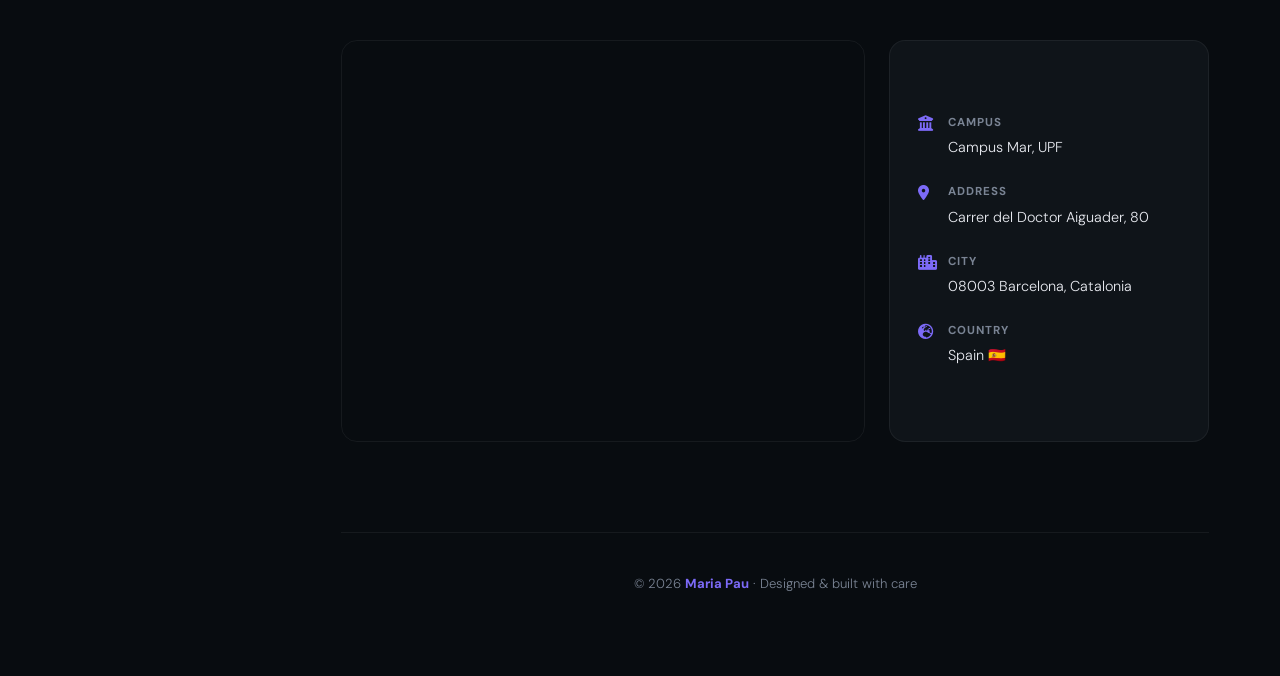
==== commit a7b61cc2: "changed some things" ====
--- a/index.html
+++ b/index.html
@@ -127,20 +127,8 @@
                                     <div class="gallery-caption">Visiting the BSC!</div>
                                 </div>
                                 <div class="gallery-item">
-                                    <img src="trip_to_finland.jpg" alt="Finland">
-                                    <div class="gallery-caption">Exploring new cities 🇫🇮</div>
-                                </div>
-                                <div class="gallery-item">
                                     <img src="Sports1.JPG" alt="Trail">
                                     <div class="gallery-caption">Cursa del Serrat 2025 trail</div>
-                                </div>
-                                <div class="gallery-item">
-                                    <img src="bolets_bonics.jpg" alt="Mushrooms">
-                                    <div class="gallery-caption">Some cute mushrooms from Ordesa</div>
-                                </div>
-                                <div class="gallery-item">
-                                    <img src="ordesa.jpg" alt="Ordesa">
-                                    <div class="gallery-caption">Ordesa y Monte Perdido</div>
                                 </div>
                                 <div class="gallery-item">
                                     <img src="sport5.jpg" alt="Another trail">
@@ -149,14 +137,6 @@
                                 <video autoplay loop muted playsinline style="width:100%; border-radius:12px;">
                                     <source src="optimized_video.mp4" type="video/mp4">
                                 </video>
-                                <div class="gallery-item">
-                                    <img src="jean_bouin.jpg" alt="jean_bouin">
-                                    <div class="gallery-caption">Jean Bouin 2025 race 10k</div>
-                                </div>
-                                <div class="gallery-item">
-                                    <img src="mountians.jpg" alt="mountian">
-                                    <div class="gallery-caption">Love getting lost in the mountains!</div>
-                                </div>
                                 <div class="gallery-item">
                                     <img src="pagesferro.jpg" alt="pagesdeferro">
                                     <div class="gallery-caption">Pagès de ferro 2025</div>
@@ -174,10 +154,6 @@
                                 <div class="gallery-item">
                                     <img src="sports3.jpg" alt="10k">
                                     <div class="gallery-caption">10k race in Manresa</div>
-                                </div>
-                                <div class="gallery-item">
-                                    <img src="cola_de_caballo.jpg" alt="Ordesa">
-                                    <div class="gallery-caption">Cascada de la Cola de Caballo</div>
                                 </div>
                                 <div class="gallery-item">
                                     <img src="class.JPG" alt="Graduation">
@@ -401,7 +377,7 @@
                                 <span>Python</span><span>PyTorch</span><span>BioPython</span>
                             </div>
                         </div>
-                        <span class="project-link project-soon">Launching Soon <i class="fas fa-clock"></i></span>
+			<span class="project-link">View Project <i class="fas fa-arrow-right"></i></span>
                     </a>
 
                     <a href="project-database.html" class="project-card project-card--link">
